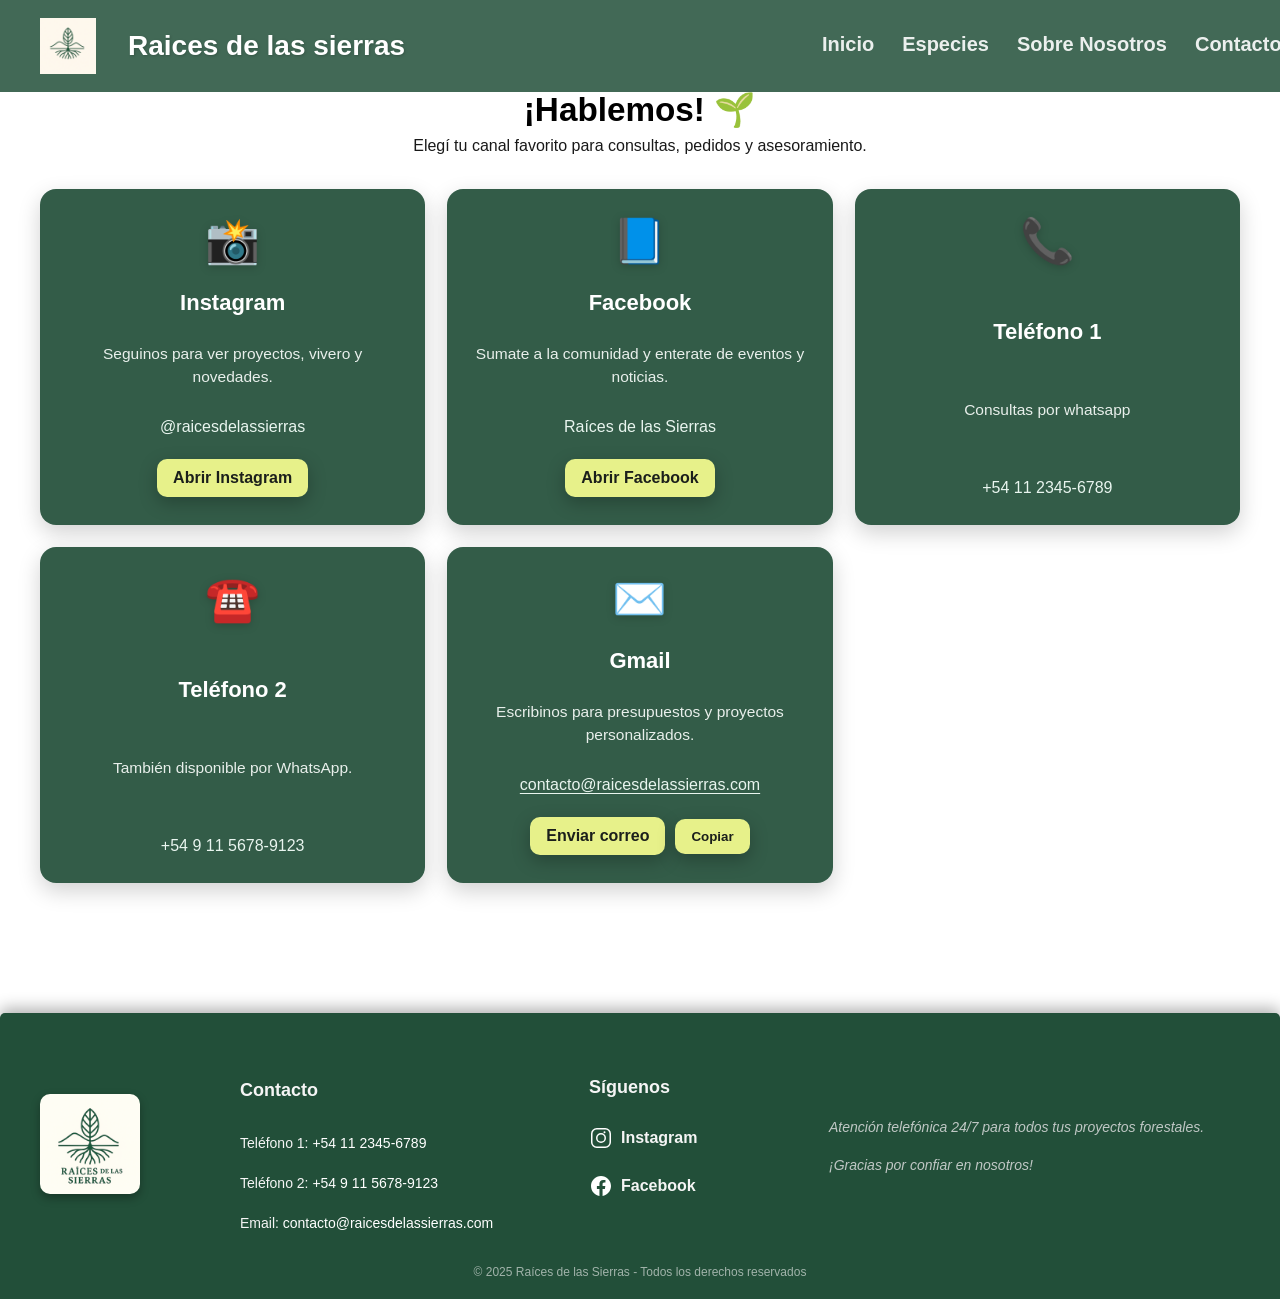
==== html/contacto.html @ ce5973ec "se agregaron nuevos cambios" ====
<!DOCTYPE html>
<html lang="en">
<head>
    <meta charset="UTF-8">
    <meta name="viewport" content="width=device-width, initial-scale=1.0">
    <title>Contacto</title>
    <link rel="stylesheet" href="../css/style.css">
</head>
<body>
  <header class="header">
    <div class="header__separador">
      <div class="header__imagen"><img src="../Icono Logo.png" alt="raices"></div>
      <div class="header__logo">Raices de las sierras</div>
    </div>
    <nav class="header__nav">
      <a href="index.html" class="nav__link">Inicio</a>
      <a href="especies.html" class="nav__link">Especies</a>
      <a href="nosotros.html" class="nav__link">Sobre Nosotros</a>
      <a href="contacto.html" class="nav__link">Contacto</a>
    </nav>
  </header> 
<section class="seccion-consultas">
  <div class="contenedor-consultas">

    <header class="encabezado-consultas">
      <h2 class="titulo-consultas">¡Hablemos! 🌱</h2>
      <p class="subtitulo-consultas">
        Elegí tu canal favorito para consultas, pedidos y asesoramiento.
      </p>
    </header>

    <section class="grilla-consultas">
      <!-- Instagram -->
      <article class="tarjeta-consulta tarjeta-consulta--enlace" data-destino="https://instagram.com/tu_usuario">
        <div class="tarjeta-consulta__icono" aria-hidden="true">📸</div>
        <h3 class="tarjeta-consulta__titulo">Instagram</h3>
        <p class="tarjeta-consulta__descripcion">
          Seguinos para ver proyectos, vivero y novedades.
        </p>
        <p class="tarjeta-consulta__dato">@raicesdelassierras</p>
        <a class="tarjeta-consulta__boton" href="https://instagram.com/tu_usuario" target="_blank" rel="noopener noreferrer">
          Abrir Instagram
        </a>
      </article>

      <!-- Facebook -->
      <article class="tarjeta-consulta tarjeta-consulta--enlace" data-destino="https://facebook.com/tu_pagina">
        <div class="tarjeta-consulta__icono" aria-hidden="true">📘</div>
        <h3 class="tarjeta-consulta__titulo">Facebook</h3>
        <p class="tarjeta-consulta__descripcion">
          Sumate a la comunidad y enterate de eventos y noticias.
        </p>
        <p class="tarjeta-consulta__dato">Raíces de las Sierras</p>
        <a class="tarjeta-consulta__boton" href="https://facebook.com/tu_pagina" target="_blank" rel="noopener noreferrer">
          Abrir Facebook
        </a>
      </article>

      <!-- Teléfono 1 -->
      <article class="tarjeta-consulta tarjeta-consulta--enlace" data-destino="tel:+541123456789">
        <div class="tarjeta-consulta__icono" aria-hidden="true">📞</div>
        <h3 class="tarjeta-consulta__titulo">Teléfono 1</h3>
        <p class="tarjeta-consulta__descripcion">
          Consultas por whatsapp
        </p>
        <p class="tarjeta-consulta__dato">+54 11 2345-6789</p>
      </article>

      <!-- Teléfono 2 -->
      <article class="tarjeta-consulta tarjeta-consulta--enlace" data-destino="tel:+5491156789123">
        <div class="tarjeta-consulta__icono" aria-hidden="true">☎️</div>
        <h3 class="tarjeta-consulta__titulo">Teléfono 2</h3>
        <p class="tarjeta-consulta__descripcion">
          También disponible por WhatsApp.
        </p>
        <p class="tarjeta-consulta__dato">+54 9 11 5678-9123</p>
      </article>

      <!-- Gmail -->
      <article class="tarjeta-consulta">
        <div class="tarjeta-consulta__icono" aria-hidden="true">✉️</div>
        <h3 class="tarjeta-consulta__titulo">Gmail</h3>
        <p class="tarjeta-consulta__descripcion">
          Escribinos para presupuestos y proyectos personalizados.
        </p>
        <p class="tarjeta-consulta__dato">
          <a class="enlace-correo-consultas" id="correo-consultas" href="mailto:contacto@raicesdelassierras.com">
            contacto@raicesdelassierras.com
          </a>
        </p>
        <div class="tarjeta-consulta__acciones">
          <a class="tarjeta-consulta__boton" href="mailto:contacto@raicesdelassierras.com">Enviar correo</a>
          <button class="boton-copiar-consultas" id="boton-copiar-consultas" type="button">Copiar</button>
        </div>
      </article>
    </section>
  </div>
</section>

<footer class="footer">
  <div class="footer-container">

    <div class="footer-logo">
      <img src="../Logo Raíces.png" alt="Raíces de las Sierras Logo" />
    </div>

    <div class="footer-contacto">
      <h4>Contacto</h4>
      <p>Teléfono 1: <a href="tel:+541123456789">+54 11 2345-6789</a></p>
      <p>Teléfono 2: <a href="tel:+5491156789123">+54 9 11 5678-9123</a></p>
      <p>Email: <a href="mailto:contacto@raicesdelassierras.com">contacto@raicesdelassierras.com</a></p>
    </div>

    <div class="footer-redes">
      <h4>Síguenos</h4>
      <a href="https://instagram.com/tuusuario" target="_blank" aria-label="Instagram" class="red-social">
        <img src="../icono-instagram.svg" alt="Instagram" />
        <span>Instagram</span>
      </a>
      <a href="https://facebook.com/tuusuario" target="_blank" aria-label="Facebook" class="red-social">
        <img src="../icono-facebook-svg.svg" alt="Facebook" />
        <span>Facebook</span>
      </a>
      <br>
    </div>

    <div class="footer-extra">
      <p>Atención telefónica 24/7 para todos tus proyectos forestales.</p>
      <p>¡Gracias por confiar en nosotros!</p>
    </div>

  </div>
  <div class="footer-copy">
    &copy; 2025 Raíces de las Sierras - Todos los derechos reservados
  </div>
</footer>
  <script src="../js/header.js"></script>
  <script src="../js/contacto.js"></script>
</body>

</html>
---- css/style.css ----
/*
   VARIABLES DE COLORES POSIBLES A USAR (para referencia):
   verde: #4CAF50;
   verde oscuro: #2E7D32;
   marron suave: #8D6E63;
   blanco transparente: rgba(255, 255, 255, 0.9);
   gris claro: #f5f5f5;
   gris medio: #d6d6d6;
   
    --e-global-color-secondary: #DBDCDD;
    --e-global-color-text: #000000;
    --e-global-color-accent: #F7A400;
    --e-global-color-9a81f66: #F1F1F1;
    --e-global-typography-primary-font-family: "Circular Std";

*/
/*BODY INICIAL MOMENTANEO, A CAMBIAR*/

body {
  margin: 0 auto;
  font-family: 'Lato', 'Open Sans', sans-serif;
  color: #2E7D32; 
  background-color: var;
  background-size: cover;
  background-position: center;
  background-repeat: no-repeat;
  position: relative;
}

/*HEADER, CLASES QUE PONE EL NOMBRE A LA IZQUIERDA Y LOS LINKS A LA DERECHA (A ELEGIR COLORES Y FONDO)*/
.header {
  position: fixed;
  top: 0;
  width: 100%;
  display: flex;
  flex-wrap: wrap; 
  justify-content: space-between;
  align-items: center;
  padding: 18px 40px;
  z-index: 1000;
   background-color: rgba(34, 79, 57, 0.85); /* Verde oscuro con 85% opacidad */
  backdrop-filter: blur(3px);
  -webkit-backdrop-filter: blur(3px);
}

.header__logo {
  font-size: 28px;
  font-weight: 700;
  color: white;
  text-shadow: 1px 1px 3px rgba(0,0,0,0.2);
  user-select: none;
}

.header__nav {
  display: flex;
  gap: 28px;
  flex-wrap: wrap; 
  margin-right: 3%;
}
.header__imagen img{
  display: block;
  max-height: 56px;   /* límite del logo */
  width: auto;
  object-fit: contain;
  margin-right: 12px; /* margen lateral */
}
.header__separador {
  display: flex;
  flex-direction: row;
  align-items: center;
  gap: 20px;
}
.nav__link {
  text-decoration: none;
  color: rgba(255, 255, 255, 0.9); /* blanco transparente */
  font-weight: 600;
  position: relative;
  font-size: 20px;
  transition: color 0.3s ease;
  padding-bottom: 4px;
  user-select: none;
}

.nav__link:hover {
  color: #A0C4FF; /* verde */
}


/*SLIDES DE NOSOTROS, SIN GRADIENTES*/
.sobre-nosotros {
  display: flex;
  justify-content: center;
  flex-wrap: wrap;
  gap: 32px;
  padding: 64px 32px;
  max-width: 1200px;
  margin: 100px auto 50px auto;
  background-color: #f5f5f5; 
  border-radius: 20px;
  box-shadow: inset 0 0 15px rgba(0,0,0,0.05);
}

.slide {
  flex: 1 1 30%;
  background-color: #8D6E63; 
  color: rgba(255, 255, 255, 0.9); 
  padding: 24px;
  border-radius: 20px;
  box-shadow: 0 8px 20px rgba(0,0,0,0.1);
  min-height: 280px;
  transition: transform 0.3s ease, box-shadow 0.3s ease, background-color 0.3s ease;
  cursor: default;
  display: flex;
  flex-direction: column;
  justify-content: center;
}

.slide:hover {
  transform: scale(1.05);
  box-shadow: 0 15px 35px rgba(0,0,0,0.25);
  background-color: #2E7D32; 
  color: rgba(255, 255, 255, 0.9);
}

.slide h2 {
  margin-top: 0;
  color: rgba(255, 255, 255, 0.9);
  font-size: 24px;
  margin-bottom: 12px;
}

.slide p {
  font-size: 16px;
  line-height: 1.6;
  color: rgba(255, 255, 255, 0.9);
  flex-grow: 1;
}
/*CARRUSEL PRESENTACION*/
.presentacion {
  width: 100%;
  height: 100vh;
  background-image: url(../fondo-pantalla4.jpg);
  background-repeat: no-repeat;
  background-size: cover;
  background-position: center center;
  animation: viento 10s linear infinite;
}

@keyframes viento {
  0% {
    background-position: center 50%;
  }
  50% {
    background-position: left 38%;
  }
  100% {
    background-position: center 50%;
  }
}

.slogan{
  color: white;
  font-size: 40px;
  
}
.contenedor-presentacion {
  display: flex;
  flex-direction: row;      
  align-items: center;  
  justify-content: space-between; 
  padding-top: 150px;
  padding-left: 10%;
  padding-right: 10%;
  max-width: 1200px;
  margin: 0 auto;
  letter-spacing: 1.5px;
}


.texts-wrap {
  display: flex;
  flex-direction: column;
  text-align: center;     
  flex: 1;                 
  margin: 0 20px;         
}

.arrow-btn {
     flex-shrink: 0; 
  background-color: #ffffff;       /* fondo blanco */
  color: #000000;                  /* flecha negra */
  border: none;                    /* sin borde */
  width: 40px;                     /* ancho fijo */
  height: 40px;                    /* alto fijo */
  border-radius: 50%;              /* redondel */
  font-size: 20px;                 /* tamaño de flecha */
  display: flex;                   /* centrar el contenido */
  align-items: center;             /* vertical */
  justify-content: center;         /* horizontal */
  cursor: pointer;                 /* mano al pasar */
  box-shadow: 0 2px 4px rgba(0,0,0,0.1);  /* sombra suave opcional */
  transition: transform 0.2s;      /* pequeña animación */
 opacity: 0.6;
}

.arrow-btn:hover {
  transform: scale(1.1);           /* agranda un poco al pasar */
  opacity: 1;
}



.titulo-presentacion {
  line-height: 1.7;
  font-size: 28px;
  font-weight: bold;
  margin-bottom: 20px;
  color: white;
  letter-spacing: 1.5px;
}

.descripcion-presentacion {
  color: white;
  margin-bottom: 12px;
  letter-spacing: 1.5px;
  line-height: 1.6;
}
/* Wrapper animable */
.anim-wrap {
  overflow: hidden; /* evita parpadeos */
}

/* Sale hacia la izquierda */
.animate-out-left {
  animation: slideOutLeft 0.3s ease forwards;
}

/* Entra desde la derecha */
.animate-in-right {
  animation: slideInRight 0.3s ease forwards;
}

@keyframes slideOutLeft {
  from { opacity: 1; transform: translateX(0); }
  to   { opacity: 0; transform: translateX(-30%); }
}

@keyframes slideInRight {
  from { opacity: 0; transform: translateX(30%); }
  to   { opacity: 1; transform: translateX(0); }
}



/*ASESORAMIENTO FORESTAL SECCION*/

.asesoramiento-forestal-seccion {
  width: 100%;
  height: 60vh;
  background-color: white;
  display: flex;
  justify-content: center;
  align-items: center;
  box-sizing: border-box;
  font-family: 'Lato', sans-serif;
  color: #000;
}


/* CONTENEDOR PRINCIPAL */
.contenedor-principal {
  width: 100%;
  max-width: 1200px;
  height: 100%;
  display: flex;
  flex-direction: column;
  box-sizing: border-box;
  padding: 40px;
  align-items: flex-end;
}

/* BLOQUE SUPERIOR: ARRIBA A LA IZQUIERDA */
.bloque-superior {
  display: flex;
  align-items: center;
  gap: 1.5rem;
  align-self: flex-start;
}

.bloque-superior h2 {
  color: #000;
  font-size: 2.4rem;
  line-height: 1.3;
  font-weight: 700;
  margin: 0;
}

.logo {
  width: 120px;
  border-radius: 12px;
  box-shadow: 0 8px 20px rgba(35, 124, 117, 0.2);
  transition: transform 0.3s ease;
}

.logo:hover {
  transform: scale(1.05);
}

/* ESPACIADOR FLEXIBLE */
.flex-spacer {
  flex-grow: 1;
  min-height: 20%;
}

/* BLOQUE CARRUSEL: ABAJO A LA DERECHA */
.bloque-carrusel {
  align-self: center;
  padding-left: 30%;
  margin-top: 10%;
}

.carrusel {
  display: flex;
  align-items: center;
  background-color: #fff;
  border: solid 2px black;
  border-radius: 25px;
  padding: 2rem;
  box-shadow: 0 12px 30px rgba(35, 124, 117, 0.15);
  min-width: 480px;
  max-width: 600px;
  gap: 1rem;
}

/* CARRUSEL CONTENIDO */
.carrusel-contenido {
  flex: 1;
  transition: transform 0.5s ease-in-out, opacity 0.5s ease-in-out;
  opacity: 1;
  height: 180px;
  overflow: hidden;
  width: 80px;
}

.carrusel-contenido h3 {
  color: #000;
  font-size: 1.5rem;
  font-weight: 700;
  margin-bottom: 0.5rem;
}

.carrusel-contenido p {
  color: #000;
  font-size: 1rem;
  line-height: 1.5;
  margin: 0;
}

.carrusel-btn {
  background: transparent;
  color: #000;
  border: 2px solid #000;
  border-radius: 50%;
  width: 42px;
  height: 42px;
  font-size: 1.2rem;
  cursor: pointer;
  transition: background 0.3s, color 0.3s;
}

.carrusel-btn:hover {
  background: #000;
  color: #fff;
}

/* Animaciones para el Carrusel de Objetivos */
.carrusel-contenido.animate-out-left {
  transform: translateX(-100%);
  opacity: 0;
}

.carrusel-contenido.animate-in-right {
  transform: translateX(0);
  opacity: 1;
}

.carrusel-contenido.initial-position-right {
  transform: translateX(100%);
  opacity: 0;
}


/* Contenedor general con fondo (puede aprovechar tu animación 'viento' si ya existe) */
.seccion-especies {
  position: relative;
  width: 100%;
  overflow: hidden;
  padding: 90px 0 60px; /* margen superior para no chocar con header fijo */
  background: #1b1f1b; /* color de respaldo si no carga la imagen */
  color: #fff;
}

.especies__bg {
  position: absolute;
  inset: 0;
  background-image: url(../fondo-seccion-parquizaciones.png);
  background-size: cover;
  background-position: center;
  opacity: 0.35;               /* oscurezco para mejorar legibilidad */
  animation: viento 10s linear infinite; /* si ya tenés @keyframes viento */
  pointer-events: none;
}

.especies__wrap {
  position: relative;
  max-width: 1200px;
  margin: 0 auto;
  padding: 0 22px;
}

/* Header */
.especies__header h2 {
  font-size: 32px;
  line-height: 1.15;
  margin: 0 0 10px;
  font-weight: 800;
}

.especies__header p {
  font-size: 16px;
  max-width: 850px;
  margin: 0 0 16px;
}

.especies__chips {
  display: flex;
  gap: 10px;
  list-style: none;
  padding: 0;
  margin: 14px 0 28px;
  flex-wrap: wrap;
}
.especies__chips li {
  font-size: 14px;
  padding: 6px 12px;
  border: 1px solid rgba(255,255,255,.25);
  border-radius: 999px;
  backdrop-filter: blur(2px);
}

/* Cards de venta */
.venta {
  display: grid;
  grid-template-columns: repeat(2, minmax(0, 1fr));
  gap: 16px;
  margin-bottom: 26px;
}
.venta__card {
  background: rgba(0,0,0,.25);
  border: 1px solid rgba(255,255,255,.15);
  border-radius: 14px;
  padding: 18px;
}
.venta__card h3 {
  font-size: 20px;
  margin: 0 0 6px;
  font-weight: 700;
}

/* Historias */
.historias {
  display: grid;
  grid-template-columns: repeat(4, minmax(0, 1fr));
  gap: 16px;
  margin-top: 10px;
}
.historia {
  background: rgba(0,0,0,.25);
  border: 1px solid rgba(255,255,255,.15);
  border-radius: 14px;
  padding: 18px;
  min-height: 160px;
}
.historia h4 {
  margin: 0 0 8px;
  font-size: 18px;
  font-weight: 700;
}
.historia__lista {
  margin: 0;
  padding-left: 18px;
  font-size: 15px;
  line-height: 1.45;
}

/* CTA */
.especies__cta {
  margin-top: 26px;
  display: flex;
  gap: 14px;   /* separación entre botones */
  flex-wrap: wrap; /* para que en mobile bajen uno debajo del otro */
}
.btn-primario {
  display: inline-block;
  padding: 12px 18px;
  border-radius: 10px;
  background: #e7f18a; /* cambiá si querés matchear tu paleta */
  color: #1b1f1b;
  font-weight: 700;
  text-decoration: none;
  transition: transform .15s ease, filter .15s ease, box-shadow .15s ease;
  box-shadow: 0 6px 18px rgba(0,0,0,.25);
}
.btn-primario:hover {
  transform: translateY(-1px);
  filter: brightness(1.02);
}

/*SECCION VENTA DE PLANTAS*/
.plantas-seccion {
  display: flex;
  flex-direction: column;
  justify-content: center;
  align-items: center;
  width: 100%;
  height: 90vh;
  background-color: white;
  color: black;
  font-family: 'Open Sans', sans-serif;
}

.titulo-plantas {
  font-size: 40px;
  color: black;
  font-weight: bold;
  text-align: center;
  padding-bottom: 100px;
}

.contenedor-plantas {
  width: 100%;
  display: flex;
  justify-content: center;
  align-items: center;
}

.carrusel-plantas {
  width: 50%;
  display: flex;
  align-items: center;
  justify-content: space-between;
  gap: 20px;
}

#prevBtn3,
#nextBtn3 {
  font-size: 24px;
  background: none;
  border: none;
  cursor: pointer;
  color: black;
  transition: transform 0.2s;
}

#prevBtn3:hover,
#nextBtn3:hover {
  transform: scale(1.2);
}

.plantas-contenido {
  text-align: center;
  flex: 1;
  transition: opacity 0.3s ease;
}

.plantas-contenido img.imagen-planta {
  max-width: 100%;
  height: auto;
  border-radius: 8px;
  border: 1px solid #000;
  margin-bottom: 15px;
}

.plantas-contenido h3 {
  font-size: 26px;
  font-style: italic;
  margin: 10px 0;
}

.plantas-contenido p {
  font-size: 16px;
  font-style: normal;
  margin: 0 10px;
  line-height: 1.4;
}


/*ESTE ES EL CARRUSEL DE VENTAS*/

/*WHATSAPP POPUP*/
.whatsapp-fijo {
  position: fixed;
  bottom: 20px;
  right: 20px;
  z-index: 999;
  background-color: white; /* fondo blanco */
  color: #25D366;
  border-radius: 50px; /* más redondeado */
  padding: 12px 20px;
  display: flex;
  align-items: center;
  gap: 12px;
  font-weight: bold;
  font-size: 18px;
  text-decoration: none;
  box-shadow: 0 6px 16px rgba(0, 0, 0, 0.3);
  transition: transform 0.3s ease, background-color 0.3s ease;
}

.whatsapp-fijo:hover {
  transform: scale(1.06);
  background-color: #f0f0f0;
}

.whatsapp-fijo img {
  width: 30px;
  height: 30px;
}

/* Texto solo visible en pantallas grandes */
.whatsapp-texto {
  display: none;
}

/*APARTADO ESPECIES*/
.especies-info {
  position: relative;
  width: 100%;
  padding: 90px 0 60px;
  color: #000;
}

.info__wrap {
  max-width: 1200px;
  margin: 0 auto;
  padding: 0 22px;
}

/* Intro */
.info__header {
  text-align: center;
  margin-bottom: 40px;
}
.info__header h2 {
  font-size: 32px;
  font-weight: 800;
  margin-bottom: 14px;
}
.info__header p {
  font-size: 16px;
  max-width: 850px;
  margin: 0 auto;
  line-height: 1.5;
}

/* Cards */
.info__cards {
  display: grid;
  grid-template-columns: repeat(3, minmax(0, 1fr));
  gap: 20px;
  margin-bottom: 50px;
}
.info__card {
  background: rgba(34, 79, 57, 0.85); 
  border: none;                       
  border-radius: 14px;
  padding: 24px;
  min-height: 220px;
  transition: transform .2s ease, box-shadow .2s ease;
  color: #000;                        
}

.info__card:hover {
  transform: translateY(-4px);
  box-shadow: 0 6px 18px rgba(0,0,0,.25);
}

.info__card h3 {
  font-size: 22px;
  margin-bottom: 10px;
  color: #000; 
}

.info__card p {
  font-size: 18px;
  line-height: 1.5;
  color: #000; 
}

/* CONSULTANOS ESPECIES */
.info__cta {
  text-align: center;
  margin-top: 20px;
}
.info__cta p {
  margin-bottom: 16px;
  font-size: 16px;
  color:#000;
}
.btn-primario {
  display: inline-block;
  padding: 12px 18px;
  border-radius: 10px;
  background: #e7f18a;
  color: #1b1f1b;
  font-weight: 700;
  text-decoration: none;
  transition: transform .15s ease, filter .15s ease, box-shadow .15s ease;
  box-shadow: 0 6px 18px rgba(0,0,0,.25);
}
.btn-primario:hover {
  transform: translateY(-1px);
  filter: brightness(1.05);
}

/* ====== Servicios ====== */
.servicios-seccion {
  width: 100%;
  padding: 60px 0 20px;
  background: #fff;
  color: #000;
  font-family: 'Open Sans', sans-serif;
}

.servicios-wrap {
  max-width: 1200px;
  margin: 0 auto;
  padding: 0 22px;
}

.servicios-header h2 {
  font-size: 32px;
  font-weight: 800;
  color: #224F39;
  margin-bottom: 8px;
}
.servicios-header p {
  margin-bottom: 24px;
  max-width: 850px;
  line-height: 1.55;
}

.servicios-grid {
  display: grid;
  grid-template-columns: repeat(3, 1fr);
  gap: 18px;
}

.servicio-card {
  background: rgba(34, 79, 57, 0.85);
  color: white;
  border-radius: 14px;
  padding: 18px 20px 20px;
  box-shadow: 0 6px 18px rgba(0,0,0,.15);
  transition: transform .15s ease, box-shadow .15s ease;
  position: relative;
}

.servicio-card:hover {
  transform: translateY(-3px);
  box-shadow: 0 10px 24px rgba(0,0,0,.20);
}

.servicio-card h3 {
  margin: 12px 0 8px;
  font-size: 20px;
  font-weight: 800;
}

.servicio-card p {
  font-size: 15px;
  line-height: 1.55;
}

.servicio-ico {
  width: 42px;
  height: 42px;
  border-radius: 50%;
  display: flex;
  align-items: center;
  justify-content: center;
  background: #e7f18a;
  font-size: 20px;
  position: absolute;
  top: 14px;
  left: 14px;
}



.servicios-cta {
  display: flex;
  gap: 12px;
  margin-top: 28px;
  flex-wrap: wrap;
}
.btn-secundario {
  padding: 12px 18px;
  border-radius: 10px;
  border: 1px solid #224F39;
  background: #fff;
  color: #224F39;
  font-weight: 700;
  text-decoration: none;
  transition: transform .15s ease, box-shadow .15s ease, background .15s ease;
}
.btn-secundario:hover {
  transform: translateY(-1px);
  background: #f4f8ea;
}


 



/*VALORES SECCION*/
.valores-seccion {
  padding: 60px 40px;
  background-color: #f5f5f5;
  max-width: 1200px;
  margin: 60px auto 100px auto;
  border-radius: 20px;
  box-shadow: inset 0 0 15px rgba(0,0,0,0.05);
  font-family: 'Lato', sans-serif;
  color: #2E7D32;
}

.valores-container {
  display: flex;
  gap: 40px;
  align-items: center;
  flex-wrap: wrap;
}

.valores-imagen {
  flex: 1 1 40%;
  max-width: 420px;
  border-radius: 16px;
  box-shadow: 0 8px 20px rgba(0,0,0,0.1);
  object-fit: cover;
  height: 320px;
}

.valores-textos {
  flex: 1 1 55%;
  display: grid;
  grid-template-columns: repeat(2, 1fr);
  gap: 30px 50px;
}

.valor-item {
  display: flex;
  flex-direction: column;
  align-items: flex-start;
}

.valor-icono {
  font-size: 32px;
  color: #F7A400; /* color naranja/acento */
  margin-bottom: 12px;
}

.valor-item h3 {
  margin: 0 0 8px 0;
  font-weight: 700;
  color: #2E7D32;
  font-size: 20px;
}

.valor-item p {
  margin: 0;
  font-size: 14px;
  line-height: 1.5;
  color: #333;
}




/*FOOTER*/

.footer {
  background-color: #224F39;
  color: #f5f5f5;
  padding: 40px 20px 20px 20px;
  font-family: 'Lato', sans-serif;
  border-radius: 5px 5px 0 0;
  box-shadow: 0 -5px 15px rgba(0,0,0,0.3);
  margin-top: 60px;
}

.footer-container {
  max-width: 1200px;
  margin: 0 auto;
  display: flex;
  flex-wrap: nowrap; 
  justify-content: flex-start; 
  gap: 60px; 
  align-items: center;
}
.footer-logo {
  flex: 0 0 auto; 
  margin-right: 40px;
}
.footer-logo img {
  max-height: 100px; 
  width: auto; 
  border-radius: 10px;
  box-shadow: 0 4px 10px rgba(0,0,0,0.3);
}

.footer-contacto, .footer-redes, .footer-extra {
  display: flex;
  flex-direction: column;
  gap: 12px;
  flex: 1 1 auto;
  min-width: 180px;
}
.footer-contacto h4,
.footer-redes h4,
.footer-extra h4 {
  font-weight: 700;
  margin-bottom: 16px;
  font-size: 18px;
}

.footer-contacto p,
.footer-extra p {
  margin: 6px 0;
  font-size: 14px;
}

.footer-contacto a {
  color: #fff;
  text-decoration: none;
  transition: color 0.3s ease;
}

.footer-contacto a:hover {
  color: #fff;
  text-decoration: underline;
}

.footer-redes {
  display: flex;
  flex-direction: column;
}

.footer-redes a.red-social {
  display: flex;
  align-items: center;
  gap: 8px;
  margin-bottom: 12px;
  color: #f5f5f5;
  text-decoration: none;
  font-weight: 600;
  font-size: 16px;
  transition: transform 0.3s ease, color 0.3s ease;
}

.footer-redes a.red-social img {
  width: 24px;
  height: 24px;
  filter: brightness(0) invert(1);
  transition: transform 0.3s ease;
}

.footer-redes a.red-social:hover {
  transform: scale(1.1);
  color: #F7A400;
}

.footer-redes a.red-social:hover img {
  transform: scale(1.2);
  filter: brightness(0) invert(1) saturate(1.5) hue-rotate(10deg);
}


.footer-extra p {
  font-size: 14px;
  margin: 5px 0;
  font-style: italic;
  opacity: 0.85;
  color: #DBDCDD; 
}

.footer-copy {
  text-align: center;
  font-size: 12px;
  opacity: 0.6;
  margin-top: 25px;
  user-select: none;
}


/*NOSOTROS*/
.nosotros-container {
  margin-top: 2rem; /* Espacio entre el header y la sección */
  padding: 3rem 1.5rem;
  background: #eeeeee; 
  color: #333;
  max-width: 1100px;
  margin-left: auto;
  margin-right: auto;
  border-radius: 10px; 
  box-shadow: 0 2px 12px rgba(0, 0, 0, 0.05);  
}

.intro {
  text-align: center;
  margin-bottom: 2.5rem;
}

.intro h2 {
  font-size: 2.5rem;
  font-weight: 600;
  color: #2e5e4e;
  margin-bottom: 0.5rem;
}

.intro .subtitulo {
  font-size: 1.2rem;
  font-style: italic;

}

.reseña {
  font-size: 1.1rem;
  line-height: 1.8;
  margin-bottom: 3rem;
  padding: 0 1rem;
}

.mision-vision {
  display: flex;
  flex-direction: column;
  gap: 2rem;
}



.card {
  background: #fff;
  border-left: 5px solid #2e5e4e;
  padding: 1.5rem;
  box-shadow: 0 2px 10px rgba(0, 0, 0, 0.05);
  flex: 1;
  border-radius: 8px;
}

.card h3 {
  font-size: 1.5rem;
  margin-bottom: 1rem;
  color: #2e5e4e;
}

.card p {
  font-size: 1rem;
  color: #444;
  line-height: 1.6;
}
/* ===== EQUIPO DE TRABAJO ===== */
.equipo {
  background: #fff;
  color: #000;
  padding: 60px 22px 40px;
  font-family: 'Open Sans', sans-serif;
}
.equipo__titulo {
  text-align: center;
  font-size: 32px;
  font-weight: 800;
  margin: 0 0 26px;
  color: #224F39;
}

.equipo-grid {
  max-width: 1200px;
  margin: 0 auto;
  display: grid;
  grid-template-columns: repeat(2, minmax(0, 1fr));
  gap: 70px 100px;
}

/* Tarjeta horizontal: imagen a la izquierda, texto a la derecha */
.miembro{
  display: grid;
  grid-template-columns: 260px 1fr; /* foto fija + texto flexible */
  align-items: start;
  gap: 28px;
}

.miembro__foto{
  width: 260px;              /* ancho real del marco */
  min-width: 260px;          /* evita que se encoja y pise el texto */
  aspect-ratio: 3 / 4;
  margin: 0;                 /* por si el navegador agrega margen al <figure> */
  position: relative;
  z-index: 0;                /* capa por debajo del texto */
  box-sizing: border-box;    /* bordes incluidos en el ancho */
}
.miembro__texto{
  position: relative;
  z-index: 1;
}
.miembro__foto img {
  width: 100%;
  height: 100%;
  object-fit: cover;
  display: block;
}
.miembro__foto figcaption {
  position: absolute;
  inset: 0;
  display: grid;
  place-items: center;
  font-size: 14px;
  color: #666;
  font-style: italic;
  pointer-events: none;
}

/* Texto */
.miembro__texto h3 {
  margin: 0 0 6px;
  font-size: 20px;
  font-weight: 800;
  color: #2E7D32;
}
.miembro__texto p {
  margin: 0;
  line-height: 1.6;
  font-size: 15px;
}

/* Interacciones suaves */
.miembro__foto img { transition: transform .25s ease; }
.miembro:hover .miembro__foto img { transform: scale(1.03); }

/* APARTADO CONTACTO */

/* Sección */
.seccion-consultas {
  position: relative;
  width: 100%;
  padding: 90px 0 60px;
  color: #000000;
  background: #ffffff; /* sección blanca */
}

.contenedor-consultas {
  max-width: 1200px;
  margin: 0 auto;
  padding: 0 22px;
}

/* Encabezado */
.encabezado-consultas {
  text-align: center;
  margin-bottom: 34px;
}
.titulo-consultas {
  font-size: clamp(26px, 2.6vw, 36px);
  font-weight: 900;
  margin: 0 0 8px 0;
}
.subtitulo-consultas {
  margin: 0;
  font-size: 16px;
  opacity: .9;
}

/* Grilla */
.grilla-consultas {
  display: grid;
  grid-template-columns: repeat(3, minmax(0, 1fr));
  gap: 22px;
  margin-bottom: 10px;
}
@media (max-width: 960px) {
  .grilla-consultas { grid-template-columns: repeat(2, minmax(0, 1fr)); }
}
@media (max-width: 560px) {
  .grilla-consultas { grid-template-columns: 1fr; }
}

/* Tarjetas (renovadas y centradas) */
.tarjeta-consulta {
  background: rgba(34, 79, 57, 0.92); /* verde más sólido para contraste */
  border: none;
  border-radius: 16px;
  padding: 28px 24px;
  min-height: 280px; /* más altas para “llenar” */
  text-align: center;
  display: flex;
  flex-direction: column;
  align-items: center;
  justify-content: space-between; /* reparte icono/texto/cta */
  gap: 12px;
  transition: transform .2s ease, box-shadow .2s ease;
  color: #ffffff; /* texto claro para legibilidad */
  box-shadow: 0 8px 22px rgba(0,0,0,.18);
}
.tarjeta-consulta:hover {
  transform: translateY(-4px);
  box-shadow: 0 14px 30px rgba(0,0,0,.24);
}

/* Partes internas */
.tarjeta-consulta__icono {
  font-size: 44px;
  line-height: 1;
  margin-top: 2px;
  filter: drop-shadow(0 2px 4px rgba(0,0,0,.18));
}
.tarjeta-consulta__titulo {
  font-size: 22px;
  margin: 4px 0 2px 0;
  color: #ffffff;
  font-weight: 800;
}
.tarjeta-consulta__descripcion {
  font-size: 15.5px;
  line-height: 1.5;
  margin: 0;
  opacity: .95;
  color: #f2f7f4;
}
.tarjeta-consulta__dato {
  font-size: 16px;
  margin: 6px 0 0 0;
  color: #e9f5ef;
  text-decoration: none;
}

/* Enlace dentro del dato (correo) */
.enlace-correo-consultas {
  color: #e9f5ef;
  text-decoration: underline;
  text-underline-offset: 3px;
}
.enlace-correo-consultas:hover { opacity: .9; }

/* Botón/acciones */
.tarjeta-consulta__acciones {
  display: flex;
  gap: 10px;
  align-items: center;
  justify-content: center;
  width: 100%;
}
.tarjeta-consulta__boton {
  display: inline-block;
  padding: 10px 16px;
  border-radius: 10px;
  background: #e7f18a;
  color: #1b1f1b;
  font-weight: 800;
  text-decoration: none;
  border: none;
  box-shadow: 0 6px 18px rgba(0,0,0,.25);
  transition: transform .15s ease, filter .15s ease, box-shadow .15s ease;
  cursor: pointer;
}
.tarjeta-consulta__boton:hover {
  transform: translateY(-1px);
  filter: brightness(1.05);
}

/* Tarjeta clickeable completa (se mantiene para compatibilidad con tu JS) */
.tarjeta-consulta--enlace { cursor: pointer; }

/* Botón “Copiar” (Gmail) */
.boton-copiar-consultas {
  display: inline-block;
  padding: 10px 16px;
  border-radius: 10px;
  background: #e7f18a;
  color: #1b1f1b;
  font-weight: 800;
  border: none;
  box-shadow: 0 6px 18px rgba(0,0,0,.25);
  transition: transform .15s ease, filter .15s ease, box-shadow .15s ease;
  cursor: pointer;
}
.boton-copiar-consultas:hover {
  transform: translateY(-1px);
  filter: brightness(1.05);
}
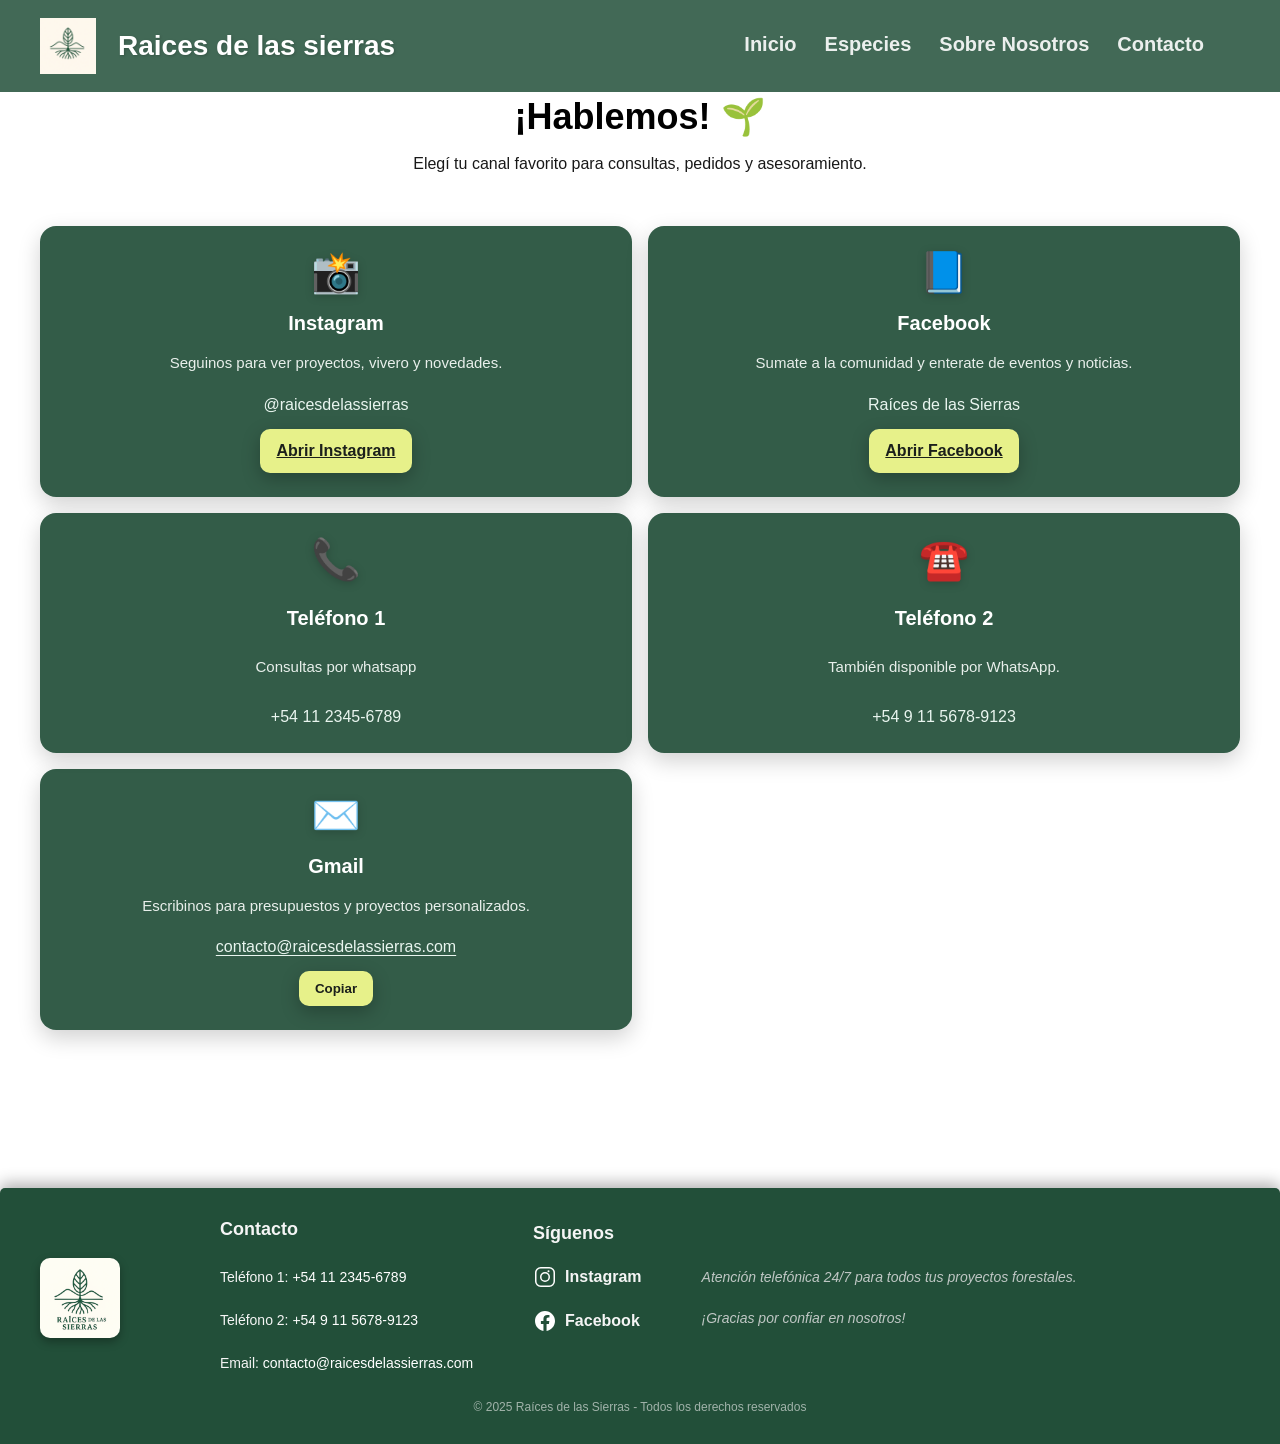
==== commit d16add8e: "se asignaron nuevos cambios" ====
--- a/html/contacto.html
+++ b/html/contacto.html
@@ -7,18 +7,29 @@
     <link rel="stylesheet" href="../css/style.css">
 </head>
 <body>
-  <header class="header">
-    <div class="header__separador">
-      <div class="header__imagen"><img src="../Icono Logo.png" alt="raices"></div>
-      <div class="header__logo">Raices de las sierras</div>
+<header class="header" id="site-header">
+  <div class="header__separador">
+    <button class="header__toggle" id="menu-toggle"
+            aria-expanded="false" aria-controls="primary-nav" aria-label="Abrir menú">
+      <!-- ícono hamburguesa (SVG) -->
+      <svg viewBox="0 0 24 24" width="28" height="28" aria-hidden="true">
+        <path d="M3 6h18M3 12h18M3 18h18" stroke="currentColor" stroke-width="2" fill="none" stroke-linecap="round"/>
+      </svg>
+    </button>
+
+    <div class="header__imagen">
+      <img src="../Icono Logo.png" alt="Raíces de las Sierras" />
     </div>
-    <nav class="header__nav">
-      <a href="index.html" class="nav__link">Inicio</a>
-      <a href="especies.html" class="nav__link">Especies</a>
-      <a href="nosotros.html" class="nav__link">Sobre Nosotros</a>
-      <a href="contacto.html" class="nav__link">Contacto</a>
-    </nav>
-  </header> 
+    <div class="header__logo">Raices de las sierras</div>
+  </div>
+
+  <nav class="header__nav" id="primary-nav">
+    <a href="index.html" class="nav__link">Inicio</a>
+    <a href="especies.html" class="nav__link">Especies</a>
+    <a href="nosotros.html" class="nav__link">Sobre Nosotros</a>
+    <a href="contacto.html" class="nav__link">Contacto</a>
+  </nav>
+</header>
 <section class="seccion-consultas">
   <div class="contenedor-consultas">
 
@@ -89,7 +100,6 @@
           </a>
         </p>
         <div class="tarjeta-consulta__acciones">
-          <a class="tarjeta-consulta__boton" href="mailto:contacto@raicesdelassierras.com">Enviar correo</a>
           <button class="boton-copiar-consultas" id="boton-copiar-consultas" type="button">Copiar</button>
         </div>
       </article>
--- a/css/style.css
+++ b/css/style.css
@@ -1,1288 +1,999 @@
-/*
-   VARIABLES DE COLORES POSIBLES A USAR (para referencia):
-   verde: #4CAF50;
-   verde oscuro: #2E7D32;
-   marron suave: #8D6E63;
-   blanco transparente: rgba(255, 255, 255, 0.9);
-   gris claro: #f5f5f5;
-   gris medio: #d6d6d6;
-   
-    --e-global-color-secondary: #DBDCDD;
-    --e-global-color-text: #000000;
-    --e-global-color-accent: #F7A400;
-    --e-global-color-9a81f66: #F1F1F1;
-    --e-global-typography-primary-font-family: "Circular Std";
-
-*/
-/*BODY INICIAL MOMENTANEO, A CAMBIAR*/
-
-body {
-  margin: 0 auto;
-  font-family: 'Lato', 'Open Sans', sans-serif;
-  color: #2E7D32; 
-  background-color: var;
+/* =========================================================
+   VARIABLES / RESET / BASE (MOBILE FIRST)
+   ========================================================= */
+:root{
+  --verde:#4CAF50;
+  --verde-oscuro:#2E7D32;
+  --marron:#8D6E63;
+  --blanco-trans: rgba(255,255,255,0.9);
+  --gris-claro:#f5f5f5;
+  --gris-medio:#d6d6d6;
+
+  --header-bg: rgba(34,79,57,0.85);
+  --link: rgba(255,255,255,0.9);
+  --link-hover:#A0C4FF;
+
+  --container: 1200px;
+  --gap: 16px;
+}
+
+*,
+*::before,
+*::after{ box-sizing: border-box; }
+
+html{
+   scroll-behavior: smooth;
+   }
+
+body{
+  margin: 0;
+  font-family: 'Lato','Open Sans',sans-serif;
+  color: var(--verde-oscuro);
+  background-color: #fff; /* antes había "var" que era inválido */
   background-size: cover;
   background-position: center;
   background-repeat: no-repeat;
   position: relative;
-}
-
-/*HEADER, CLASES QUE PONE EL NOMBRE A LA IZQUIERDA Y LOS LINKS A LA DERECHA (A ELEGIR COLORES Y FONDO)*/
-.header {
+  line-height: 1.5;
+  -webkit-font-smoothing: antialiased;
+  text-rendering: optimizeLegibility;
+}
+
+img,svg,video,canvas{ 
+  display:block;
+   max-width:100%;
+    height:auto; 
+  }
+
+/* contenedores fluidos */
+.container,
+.wrap,
+.section-inner,
+.info__wrap,
+.servicios-wrap,
+.especies__wrap,
+.contenedor-consultas{
+  width: min(100% - 2*var(--gap), var(--container));
+  margin-inline: auto;
+}
+
+/* Espaciado vertical por defecto */
+section,
+.section{ padding: 28px 0; }
+
+/* Utilidad */
+.visually-hidden{
+  position:absolute!important;
+  clip:rect(1px,1px,1px,1px);
+  padding:0;
+  border:0;
+  height:1px;
+  width:1px;
+  overflow:hidden;
+  white-space:nowrap;
+}
+
+/* =========================================================
+   HEADER (MOBILE FIRST con hamburguesa) — Unifica en todas las páginas
+   ========================================================= */
+.header{
   position: fixed;
-  top: 0;
-  width: 100%;
+  inset: 0 0 auto 0;
   display: flex;
-  flex-wrap: wrap; 
   justify-content: space-between;
   align-items: center;
-  padding: 18px 40px;
+  padding: 12px 16px;
   z-index: 1000;
-   background-color: rgba(34, 79, 57, 0.85); /* Verde oscuro con 85% opacidad */
+  background-color: var(--header-bg);
   backdrop-filter: blur(3px);
   -webkit-backdrop-filter: blur(3px);
 }
 
-.header__logo {
-  font-size: 28px;
-  font-weight: 700;
-  color: white;
-  text-shadow: 1px 1px 3px rgba(0,0,0,0.2);
-  user-select: none;
-}
-
-.header__nav {
+.header__separador{
   display: flex;
-  gap: 28px;
-  flex-wrap: wrap; 
-  margin-right: 3%;
-}
+  align-items: center; 
+  gap: 10px;
+}
+
+.header__toggle{
+  display: inline-flex;
+  align-items:center;
+  justify-content:center;
+  border:0;
+  background:transparent;
+  color:#fff;
+  cursor:pointer;
+  padding:6px;
+  border-radius:8px;
+}
+.header__toggle:focus-visible{
+  outline:2px solid #fff;
+}
+
 .header__imagen img{
-  display: block;
-  max-height: 56px;   /* límite del logo */
-  width: auto;
-  object-fit: contain;
-  margin-right: 12px; /* margen lateral */
-}
-.header__separador {
-  display: flex;
-  flex-direction: row;
-  align-items: center;
-  gap: 20px;
-}
-.nav__link {
-  text-decoration: none;
-  color: rgba(255, 255, 255, 0.9); /* blanco transparente */
-  font-weight: 600;
-  position: relative;
-  font-size: 20px;
-  transition: color 0.3s ease;
-  padding-bottom: 4px;
-  user-select: none;
-}
-
-.nav__link:hover {
-  color: #A0C4FF; /* verde */
-}
-
-
-/*SLIDES DE NOSOTROS, SIN GRADIENTES*/
-.sobre-nosotros {
-  display: flex;
-  justify-content: center;
-  flex-wrap: wrap;
-  gap: 32px;
-  padding: 64px 32px;
-  max-width: 1200px;
-  margin: 100px auto 50px auto;
-  background-color: #f5f5f5; 
-  border-radius: 20px;
-  box-shadow: inset 0 0 15px rgba(0,0,0,0.05);
-}
-
-.slide {
-  flex: 1 1 30%;
-  background-color: #8D6E63; 
-  color: rgba(255, 255, 255, 0.9); 
-  padding: 24px;
-  border-radius: 20px;
-  box-shadow: 0 8px 20px rgba(0,0,0,0.1);
-  min-height: 280px;
-  transition: transform 0.3s ease, box-shadow 0.3s ease, background-color 0.3s ease;
-  cursor: default;
-  display: flex;
-  flex-direction: column;
-  justify-content: center;
-}
-
-.slide:hover {
-  transform: scale(1.05);
-  box-shadow: 0 15px 35px rgba(0,0,0,0.25);
-  background-color: #2E7D32; 
-  color: rgba(255, 255, 255, 0.9);
-}
-
-.slide h2 {
-  margin-top: 0;
-  color: rgba(255, 255, 255, 0.9);
-  font-size: 24px;
-  margin-bottom: 12px;
-}
-
-.slide p {
-  font-size: 16px;
-  line-height: 1.6;
-  color: rgba(255, 255, 255, 0.9);
-  flex-grow: 1;
-}
-/*CARRUSEL PRESENTACION*/
-.presentacion {
-  width: 100%;
-  height: 100vh;
+  max-height:40px;
+  width:auto;
+  object-fit:contain; 
+  margin-right:4px;
+}
+
+.header__logo{
+  font-size:20px;
+  font-weight:700;
+  color:#fff;
+  text-shadow:1px 1px 3px rgba(0,0,0,0.2);
+  user-select:none;
+}
+
+/* Menú mobile oculto y desplegable */
+.header__nav{
+  position: absolute;
+  top:100%;
+  left:0;
+  right:0;
+  display:grid;
+  grid-template-columns:1fr;
+  gap:8px;
+  padding:12px 16px 16px;
+  background: var(--header-bg);
+  transform: translateY(-8px);
+  opacity:0;
+  pointer-events:none;
+  transition: transform .25s ease, opacity .25s ease;
+  border-top:1px solid rgba(255,255,255,.15);
+}
+.header.is-open .header__nav{
+  transform: translateY(0);
+  opacity:1;
+  pointer-events:auto;
+}
+
+.nav__link{
+  text-decoration:none;
+  color:var(--link);
+  font-weight:600;
+  font-size:18px;
+  padding:10px 8px;
+  border-radius:8px;
+  transition:color .2s ease;
+  user-select:none;
+}
+.nav__link:hover{
+   color:var(--link-hover);
+  }
+.nav__link:focus-visible{
+  outline:2px solid #fff;
+}
+
+/* spacer para compensar header fijo */
+.header-spacer{
+  height:64px;
+}
+
+/* =========================================================
+   PRESENTACIÓN (hero con viento)
+   ========================================================= */
+.presentacion{
+  width:100%;
+  min-height: 80vh; /* en mobile no forzamos 100vh para evitar notch/URL bar */
   background-image: url(../fondo-pantalla4.jpg);
-  background-repeat: no-repeat;
-  background-size: cover;
-  background-position: center center;
+  background-repeat:no-repeat;
+  background-size:cover;
+  background-position:center;
   animation: viento 10s linear infinite;
-}
-
-@keyframes viento {
-  0% {
-    background-position: center 50%;
-  }
-  50% {
-    background-position: left 38%;
-  }
-  100% {
-    background-position: center 50%;
-  }
+  display:flex; align-items:center;
+}
+
+@keyframes viento{
+  0%{
+   background-position:center 50%; 
+  }
+  50%{
+  background-position:left 38%;
+  }
+  100%{
+  background-position:center 50%;
+  }
+}
+
+.contenedor-presentacion{
+  display:flex;
+  flex-direction:column;
+  gap:16px;
+  align-items:center;
+  justify-content:center;
+  padding: 96px 16px 32px; /* 96 por header fijo */
+  margin: 0 auto; letter-spacing:1.5px;
 }
 
 .slogan{
-  color: white;
-  font-size: 40px;
-  
-}
-.contenedor-presentacion {
-  display: flex;
-  flex-direction: row;      
-  align-items: center;  
-  justify-content: space-between; 
-  padding-top: 150px;
-  padding-left: 10%;
-  padding-right: 10%;
-  max-width: 1200px;
-  margin: 0 auto;
-  letter-spacing: 1.5px;
-}
-
-
-.texts-wrap {
-  display: flex;
-  flex-direction: column;
-  text-align: center;     
-  flex: 1;                 
-  margin: 0 20px;         
-}
-
-.arrow-btn {
-     flex-shrink: 0; 
-  background-color: #ffffff;       /* fondo blanco */
-  color: #000000;                  /* flecha negra */
-  border: none;                    /* sin borde */
-  width: 40px;                     /* ancho fijo */
-  height: 40px;                    /* alto fijo */
-  border-radius: 50%;              /* redondel */
-  font-size: 20px;                 /* tamaño de flecha */
-  display: flex;                   /* centrar el contenido */
-  align-items: center;             /* vertical */
-  justify-content: center;         /* horizontal */
-  cursor: pointer;                 /* mano al pasar */
-  box-shadow: 0 2px 4px rgba(0,0,0,0.1);  /* sombra suave opcional */
-  transition: transform 0.2s;      /* pequeña animación */
- opacity: 0.6;
-}
-
-.arrow-btn:hover {
-  transform: scale(1.1);           /* agranda un poco al pasar */
-  opacity: 1;
-}
-
-
-
-.titulo-presentacion {
-  line-height: 1.7;
-  font-size: 28px;
-  font-weight: bold;
-  margin-bottom: 20px;
-  color: white;
-  letter-spacing: 1.5px;
-}
-
-.descripcion-presentacion {
-  color: white;
-  margin-bottom: 12px;
-  letter-spacing: 1.5px;
-  line-height: 1.6;
-}
-/* Wrapper animable */
-.anim-wrap {
-  overflow: hidden; /* evita parpadeos */
-}
-
-/* Sale hacia la izquierda */
-.animate-out-left {
-  animation: slideOutLeft 0.3s ease forwards;
-}
-
-/* Entra desde la derecha */
-.animate-in-right {
-  animation: slideInRight 0.3s ease forwards;
-}
-
-@keyframes slideOutLeft {
-  from { opacity: 1; transform: translateX(0); }
-  to   { opacity: 0; transform: translateX(-30%); }
-}
-
-@keyframes slideInRight {
-  from { opacity: 0; transform: translateX(30%); }
-  to   { opacity: 1; transform: translateX(0); }
-}
-
-
-
-/*ASESORAMIENTO FORESTAL SECCION*/
-
-.asesoramiento-forestal-seccion {
-  width: 100%;
-  height: 60vh;
-  background-color: white;
-  display: flex;
-  justify-content: center;
-  align-items: center;
-  box-sizing: border-box;
-  font-family: 'Lato', sans-serif;
-  color: #000;
-}
-
-
-/* CONTENEDOR PRINCIPAL */
-.contenedor-principal {
-  width: 100%;
-  max-width: 1200px;
-  height: 100%;
-  display: flex;
-  flex-direction: column;
-  box-sizing: border-box;
-  padding: 40px;
-  align-items: flex-end;
-}
-
-/* BLOQUE SUPERIOR: ARRIBA A LA IZQUIERDA */
-.bloque-superior {
-  display: flex;
-  align-items: center;
-  gap: 1.5rem;
-  align-self: flex-start;
-}
-
-.bloque-superior h2 {
-  color: #000;
-  font-size: 2.4rem;
-  line-height: 1.3;
-  font-weight: 700;
-  margin: 0;
-}
-
-.logo {
-  width: 120px;
-  border-radius: 12px;
-  box-shadow: 0 8px 20px rgba(35, 124, 117, 0.2);
-  transition: transform 0.3s ease;
-}
-
-.logo:hover {
-  transform: scale(1.05);
-}
-
-/* ESPACIADOR FLEXIBLE */
-.flex-spacer {
-  flex-grow: 1;
-  min-height: 20%;
-}
-
-/* BLOQUE CARRUSEL: ABAJO A LA DERECHA */
-.bloque-carrusel {
-  align-self: center;
-  padding-left: 30%;
-  margin-top: 10%;
-}
-
-.carrusel {
-  display: flex;
-  align-items: center;
-  background-color: #fff;
-  border: solid 2px black;
-  border-radius: 25px;
-  padding: 2rem;
-  box-shadow: 0 12px 30px rgba(35, 124, 117, 0.15);
-  min-width: 480px;
-  max-width: 600px;
-  gap: 1rem;
-}
-
-/* CARRUSEL CONTENIDO */
-.carrusel-contenido {
-  flex: 1;
-  transition: transform 0.5s ease-in-out, opacity 0.5s ease-in-out;
-  opacity: 1;
-  height: 180px;
-  overflow: hidden;
-  width: 80px;
-}
-
-.carrusel-contenido h3 {
-  color: #000;
-  font-size: 1.5rem;
-  font-weight: 700;
-  margin-bottom: 0.5rem;
-}
-
-.carrusel-contenido p {
-  color: #000;
-  font-size: 1rem;
-  line-height: 1.5;
-  margin: 0;
-}
-
-.carrusel-btn {
-  background: transparent;
-  color: #000;
-  border: 2px solid #000;
-  border-radius: 50%;
-  width: 42px;
-  height: 42px;
-  font-size: 1.2rem;
-  cursor: pointer;
-  transition: background 0.3s, color 0.3s;
-}
-
-.carrusel-btn:hover {
-  background: #000;
-  color: #fff;
-}
-
-/* Animaciones para el Carrusel de Objetivos */
-.carrusel-contenido.animate-out-left {
-  transform: translateX(-100%);
-  opacity: 0;
-}
-
-.carrusel-contenido.animate-in-right {
-  transform: translateX(0);
-  opacity: 1;
-}
-
-.carrusel-contenido.initial-position-right {
-  transform: translateX(100%);
-  opacity: 0;
-}
-
-
-/* Contenedor general con fondo (puede aprovechar tu animación 'viento' si ya existe) */
-.seccion-especies {
-  position: relative;
-  width: 100%;
-  overflow: hidden;
-  padding: 90px 0 60px; /* margen superior para no chocar con header fijo */
-  background: #1b1f1b; /* color de respaldo si no carga la imagen */
-  color: #fff;
-}
-
-.especies__bg {
-  position: absolute;
-  inset: 0;
-  background-image: url(../fondo-seccion-parquizaciones.png);
-  background-size: cover;
-  background-position: center;
-  opacity: 0.35;               /* oscurezco para mejorar legibilidad */
-  animation: viento 10s linear infinite; /* si ya tenés @keyframes viento */
-  pointer-events: none;
-}
-
-.especies__wrap {
-  position: relative;
-  max-width: 1200px;
-  margin: 0 auto;
-  padding: 0 22px;
-}
-
-/* Header */
-.especies__header h2 {
-  font-size: 32px;
-  line-height: 1.15;
-  margin: 0 0 10px;
-  font-weight: 800;
-}
-
-.especies__header p {
-  font-size: 16px;
+  color:#fff;
+   font-size: clamp(24px, 6vw, 40px);
+   text-align:center;
+   margin:0;
+}
+
+.texts-wrap{
+  display:flex;
+  flex-direction:column;
+  text-align:center;
+  gap:8px; 
+}
+
+.arrow-btn{
+  display:none; /* oculto en móvil; se muestra en escritorio */
+  flex-shrink:0;
+  background:#fff;
+  color:#000;
+  border:none;
+  width:40px;
+  height:40px;
+  border-radius:50%;
+  font-size:20px;
+  align-items:center;
+  justify-content:center;
+  cursor:pointer;
+  box-shadow:0 2px 4px rgba(0,0,0,.1);
+  transition: transform .2s;
+  opacity:.6;
+}
+.arrow-btn:hover{
+  transform:scale(1.1); opacity:1;
+}
+
+.titulo-presentacion{
+  line-height:1.6;
+  font-size: clamp(18px, 4.5vw, 28px);
+  font-weight:700;
+  margin:0; color:#fff;
+  letter-spacing:1.5px;
+}
+.descripcion-presentacion{
+  color:#fff;
+  margin:0;
+  letter-spacing:1.5px;
+  line-height:1.6;
+  font-size:16px;
+}
+
+/* Animaciones de texto */
+.anim-wrap{
+ overflow:hidden;
+}
+.animate-out-left{
+  animation: slideOutLeft .3s ease forwards;
+}
+.animate-in-right{
+  animation: slideInRight .3s ease forwards;
+}
+@keyframes slideOutLeft{
+  from{
+    opacity:1;
+    transform:translateX(0)
+  }
+  to{
+    opacity:0;
+    transform:translateX(-30%)
+  } 
+}
+@keyframes slideInRight{
+  from{
+    opacity:0;
+    transform:translateX(30%)
+  } to{
+    opacity:1;
+    transform:translateX(0)
+  } 
+}
+
+/* =========================================================
+   ASESORAMIENTO FORESTAL (estructura base)
+   ========================================================= */
+.asesoramiento-forestal-seccion{
+  width:100%;
+  background:#fff;
+  color:#000;
+  display:flex;
+  justify-content:center;
+  align-items:center;
+}
+
+.contenedor-principal{
+  width:100%;
+  max-width:var(--container);
+  display:flex;
+  flex-direction:column;
+  gap:16px;
+  padding: 28px 16px;
+  align-items:flex-start;
+}
+.bloque-superior{
+  display:flex;
+  align-items:center;
+  gap:14px;
+  align-self:flex-start;
+}
+.bloque-superior h2{
+  color:#000;
+  font-size: clamp(22px, 5.5vw, 38px);
+  line-height:1.3;
+  font-weight:700;
+  margin:0;
+}
+.logo{
+  width:100px;
+  border-radius:12px;
+  box-shadow:0 8px 20px rgba(35,124,117,.2);
+  transition:transform .3s;
+}
+.logo:hover{
+  transform:scale(1.05);
+}
+.flex-spacer{
+  display:none;
+}
+
+.bloque-carrusel{
+  align-self:stretch;
+  margin-top:16px;
+  padding-left:0;
+}
+.carrusel{
+  display:flex;
+  align-items:center;
+  background:#fff;
+  border:2px solid #000;
+  border-radius:20px;
+  padding:16px;
+  box-shadow:0 12px 30px rgba(35,124,117,.15);
+  gap:12px;
+  min-width: auto;
+}
+.carrusel-contenido{
+  flex:1;
+  transition: transform .5s ease-in-out, opacity .5s ease-in-out;
+  opacity:1;
+  min-height: 140px;
+  overflow:hidden;
+}
+.carrusel-contenido h3{
+  color:#000;
+  font-size:20px;
+  font-weight:700;
+  margin:.5rem 0;
+}
+.carrusel-contenido p{
+  color:#000;
+  font-size:15px;
+  margin:0;
+  line-height:1.5;
+}
+.carrusel-btn{
+  background:transparent;
+  color:#000;
+  border:2px solid #000;
+  border-radius:50%;
+  width:40px;
+  height:40px;
+  font-size:1rem;
+  cursor:pointer;
+  transition: .3s;
+}
+.carrusel-btn:hover{
+   background:#000;
+   color:#fff;
+  }
+.carrusel-contenido.animate-out-left{
+  transform:translateX(-100%);
+  opacity:0;
+}
+.carrusel-contenido.animate-in-right{
+  transform:translateX(0);
+  opacity:1;
+}
+.carrusel-contenido.initial-position-right{
+  transform:translateX(100%);
+  opacity:0;
+}
+
+/* =========================================================
+   SECCIÓN ESPECIES (fondo + chips + venta + historias + CTAs)
+   ========================================================= */
+.seccion-especies{
+  position:relative;
+  width:100%;
+  overflow:hidden;
+  padding: 90px 0 60px;
+  background:#1b1f1b;
+  color:#fff;
+}
+.especies__bg{
+  position:absolute;
+  inset:0;
+  background-image:url(../fondo-seccion-parquizaciones.png);
+  background-size:cover;
+  background-position:center;
+  opacity:.35;
+  animation:viento 50s linear infinite;
+  pointer-events:none;
+}
+.especies__header h2{
+  font-size: clamp(24px,6vw,32px);
+  line-height:1.2;
+  margin:0 0 10px;
+  font-weight:800;
+}
+.especies__header p{
+  font-size:16px;
+  margin:0 0 16px;
   max-width: 850px;
-  margin: 0 0 16px;
-}
-
-.especies__chips {
-  display: flex;
-  gap: 10px;
-  list-style: none;
-  padding: 0;
-  margin: 14px 0 28px;
-  flex-wrap: wrap;
-}
-.especies__chips li {
-  font-size: 14px;
-  padding: 6px 12px;
-  border: 1px solid rgba(255,255,255,.25);
-  border-radius: 999px;
+}
+.especies__chips{
+  display:flex;
+  flex-wrap:wrap;
+  gap:10px;
+  list-style:none;
+  padding:0;
+  margin:14px 0 28px;
+}
+.especies__chips li{
+  font-size:14px;
+  padding:6px 12px;
+  border:1px solid rgba(255,255,255,.25);
+  border-radius:999px;
   backdrop-filter: blur(2px);
 }
 
-/* Cards de venta */
-.venta {
-  display: grid;
-  grid-template-columns: repeat(2, minmax(0, 1fr));
-  gap: 16px;
-  margin-bottom: 26px;
-}
-.venta__card {
+/* venta */
+.venta{
+  display:grid;
+  grid-template-columns:1fr;
+  gap:16px;
+  margin-bottom:26px;
+}
+.venta__card{
   background: rgba(0,0,0,.25);
-  border: 1px solid rgba(255,255,255,.15);
-  border-radius: 14px;
-  padding: 18px;
-}
-.venta__card h3 {
-  font-size: 20px;
-  margin: 0 0 6px;
-  font-weight: 700;
-}
-
-/* Historias */
-.historias {
-  display: grid;
-  grid-template-columns: repeat(4, minmax(0, 1fr));
-  gap: 16px;
-  margin-top: 10px;
-}
-.historia {
+  border:1px solid rgba(255,255,255,.15);
+  border-radius:14px;
+  padding:18px;
+}
+.venta__card h3{
+  font-size:20px;
+  margin:0 0 6px;
+  font-weight:700;
+}
+
+/* historias */
+.historias{
+  display:grid;
+  grid-template-columns:1fr;
+  gap:16px;
+  margin-top:10px;
+}
+.historia{
   background: rgba(0,0,0,.25);
-  border: 1px solid rgba(255,255,255,.15);
-  border-radius: 14px;
-  padding: 18px;
-  min-height: 160px;
-}
-.historia h4 {
-  margin: 0 0 8px;
-  font-size: 18px;
-  font-weight: 700;
-}
-.historia__lista {
-  margin: 0;
-  padding-left: 18px;
-  font-size: 15px;
-  line-height: 1.45;
+  border:1px solid rgba(255,255,255,.15);
+  border-radius:14px;
+  padding:18px;
+  min-height:160px;
+}
+.historia h4{
+  margin:0 0 8px;
+  font-size:18px;
+  font-weight:700;
+}
+.historia__lista{
+  margin:0;
+  padding-left:18px;
+  font-size:15px;
+  line-height:1.45;
 }
 
 /* CTA */
-.especies__cta {
-  margin-top: 26px;
-  display: flex;
-  gap: 14px;   /* separación entre botones */
-  flex-wrap: wrap; /* para que en mobile bajen uno debajo del otro */
-}
-.btn-primario {
-  display: inline-block;
-  padding: 12px 18px;
-  border-radius: 10px;
-  background: #e7f18a; /* cambiá si querés matchear tu paleta */
-  color: #1b1f1b;
-  font-weight: 700;
-  text-decoration: none;
+.especies__cta{
+  margin-top:26px;
+  display:flex;
+  gap:14px;
+  flex-wrap:wrap;
+}
+.btn-primario{
+  display:inline-block;
+  padding:12px 18px;
+  border-radius:10px;
+  background:#e7f18a;
+  color:#1b1f1b;
+  font-weight:700;
+  text-decoration:none;
   transition: transform .15s ease, filter .15s ease, box-shadow .15s ease;
   box-shadow: 0 6px 18px rgba(0,0,0,.25);
 }
-.btn-primario:hover {
+.btn-primario:hover{
   transform: translateY(-1px);
-  filter: brightness(1.02);
-}
-
-/*SECCION VENTA DE PLANTAS*/
-.plantas-seccion {
-  display: flex;
-  flex-direction: column;
-  justify-content: center;
-  align-items: center;
-  width: 100%;
-  height: 90vh;
-  background-color: white;
-  color: black;
-  font-family: 'Open Sans', sans-serif;
-}
-
-.titulo-plantas {
-  font-size: 40px;
-  color: black;
-  font-weight: bold;
-  text-align: center;
-  padding-bottom: 100px;
-}
-
-.contenedor-plantas {
-  width: 100%;
-  display: flex;
-  justify-content: center;
-  align-items: center;
-}
-
-.carrusel-plantas {
-  width: 50%;
-  display: flex;
-  align-items: center;
-  justify-content: space-between;
-  gap: 20px;
-}
-
-#prevBtn3,
-#nextBtn3 {
-  font-size: 24px;
-  background: none;
-  border: none;
-  cursor: pointer;
-  color: black;
-  transition: transform 0.2s;
-}
-
-#prevBtn3:hover,
-#nextBtn3:hover {
-  transform: scale(1.2);
-}
-
-.plantas-contenido {
-  text-align: center;
-  flex: 1;
-  transition: opacity 0.3s ease;
-}
-
-.plantas-contenido img.imagen-planta {
-  max-width: 100%;
-  height: auto;
-  border-radius: 8px;
-  border: 1px solid #000;
-  margin-bottom: 15px;
-}
-
-.plantas-contenido h3 {
-  font-size: 26px;
-  font-style: italic;
-  margin: 10px 0;
-}
-
-.plantas-contenido p {
+  filter: brightness(1.03);
+}
+
+/* =========================================================
+   PLANTAS / CARRUSEL PLANTAS (estructura base)
+   ========================================================= */
+.plantas-seccion{
+  display:flex;
+  flex-direction:column; 
+  justify-content:center;
+  align-items:center;
+  width:100%;
+  background:#fff;
+  color:#000;
+}
+.titulo-plantas{
+  font-size: clamp(24px,6vw,40px);
+  color:#000;
+  font-weight:700;
+  text-align:center;
+  margin: 0 0 24px;
+}
+.contenedor-plantas{
+  width:100%;
+  display:flex;
+  justify-content:center;
+  align-items:center;
+  padding-inline:16px;
+}
+.carrusel-plantas{
+  width:100%;
+  display:flex;
+  align-items:center;
+  justify-content:space-between;
+  gap:12px;
+}
+#prevBtn3,#nextBtn3{
+  font-size:22px;
+  background:none;
+  border:none;
+  cursor:pointer;
+  color:#000;
+  transition: transform .2s;
+}
+#prevBtn3:hover,#nextBtn3:hover{
+   transform: scale(1.15);
+  }
+.plantas-contenido{
+  text-align:center;
+  flex:1; transition: opacity .3s ease;
+}
+.plantas-contenido img.imagen-planta{
+  max-width:100%;
+  height:auto;
+  border-radius:8px;
+  border:1px solid #000;
+  margin-bottom:12px;
+}
+.plantas-contenido h3{
+  font-size:22px;
+  font-style:italic;
+  margin:10px 0;
+}
+.plantas-contenido p{
+  font-size:15px;
+  margin:0 10px;
+  line-height:1.4;
+}
+
+/* =========================================================
+   INFO ESPECIES (3 cards) — móvil 1 col
+   ========================================================= */
+.especies-info{
+  position:relative;
+  width:100%; color:#000;
+  padding: 90px 0 60px;
+}
+.info__header{
+  text-align:center;
+  margin-bottom:28px;
+}
+.info__header h2{
+  font-size: clamp(24px,6vw,32px);
+  font-weight:800; margin:0 0 12px;
+}
+.info__header p{
+  font-size:16px;
+  max-width:850px;
+  margin: 0 auto;
+  line-height:1.5;
+}
+.info__cards{
+  display:grid;
+  grid-template-columns:1fr;
+  gap:16px;
+  margin-bottom: 32px;
+}
+.info__card{
+  background: rgba(34,79,57,0.85);
+   border:none;
+   border-radius:14px;
+  padding:20px;
+  min-height: 200px;
+  color:#000;
+  transition: transform .2s, box-shadow .2s;
+}
+.info__card:hover{
+  transform: translateY(-3px);
+  box-shadow: 0 6px 18px rgba(0,0,0,.25);
+}
+.info__card h3{
+  font-size: 20px;
+  margin:0 0 8px;
+  color:#000;
+}
+.info__card p{
   font-size: 16px;
-  font-style: normal;
-  margin: 0 10px;
-  line-height: 1.4;
-}
-
-
-/*ESTE ES EL CARRUSEL DE VENTAS*/
-
-/*WHATSAPP POPUP*/
-.whatsapp-fijo {
-  position: fixed;
-  bottom: 20px;
-  right: 20px;
-  z-index: 999;
-  background-color: white; /* fondo blanco */
-  color: #25D366;
-  border-radius: 50px; /* más redondeado */
-  padding: 12px 20px;
-  display: flex;
-  align-items: center;
-  gap: 12px;
-  font-weight: bold;
-  font-size: 18px;
-  text-decoration: none;
-  box-shadow: 0 6px 16px rgba(0, 0, 0, 0.3);
-  transition: transform 0.3s ease, background-color 0.3s ease;
-}
-
-.whatsapp-fijo:hover {
-  transform: scale(1.06);
-  background-color: #f0f0f0;
-}
-
-.whatsapp-fijo img {
-  width: 30px;
-  height: 30px;
-}
-
-/* Texto solo visible en pantallas grandes */
-.whatsapp-texto {
-  display: none;
-}
-
-/*APARTADO ESPECIES*/
-.especies-info {
-  position: relative;
-  width: 100%;
+  line-height:1.5;
+  color:#000;
+}
+
+/* =========================================================
+   SERVICIOS (grid)
+   ========================================================= */
+.servicios-seccion{
+  width:100%;
+  background:#fff;
+  color:#000;
+}
+.servicios-header h2{
+  font-size: clamp(24px,6vw,32px);
+  font-weight:800; color:#224F39;
+  margin-bottom:8px;
+}
+.servicios-header p{
+  margin-bottom:18px;
+  max-width:850px;
+  line-height:1.55;
+}
+.servicios-grid{
+  display:grid;
+  grid-template-columns:1fr;
+  gap:16px;
+}
+.servicio-card{
+  background: rgba(34,79,57,0.85);
+  color:#fff;
+  border-radius:14px;
+  padding:18px 20px 20px;
+  box-shadow:0 6px 18px rgba(0,0,0,.15);
+  transition: transform .15s ease, box-shadow .15s ease; position:relative;
+}
+.servicio-card:hover{
+  transform: translateY(-3px);
+  box-shadow: 0 10px 24px rgba(0,0,0,.2);
+}
+.servicio-card h3{
+  margin:12px 0 8px;
+  font-size:20px;
+  font-weight:800;
+}
+.servicio-card p{
+  font-size:15px;
+  line-height:1.55;
+}
+.servicio-ico{
+  width:42px;
+  height:42px; 
+  border-radius:50%;
+  display:flex;
+  align-items:center;
+  justify-content:center;
+  background:#e7f18a;
+  font-size:20px;
+  position:absolute;
+  top:14px;
+  left:14px;
+}
+.servicios-cta{
+  display:flex;
+  gap:12px;
+  margin-top:22px;
+  flex-wrap:wrap;
+}
+.btn-secundario{
+  padding:12px 18px;
+  border-radius:10px;
+  border:1px solid #224F39;
+  background:#fff;
+  color:#224F39;
+  font-weight:700;
+  text-decoration:none;
+  transition: transform .15s, box-shadow .15s, background .15s;
+}
+.btn-secundario:hover{
+  transform: translateY(-1px);
+  background:#f4f8ea;
+}
+
+/* =========================================================
+   VALORES
+   ========================================================= */
+.valores-seccion{
+  padding: 28px 16px;
+  background:#f5f5f5;
+  border-radius:20px;
+  box-shadow: inset 0 0 15px rgba(0,0,0,.05);
+  color:#2E7D32;
+  width:min(100% - 2*var(--gap), var(--container));
+  margin: 60px auto 100px auto;
+}
+.valores-container{
+  display:flex;
+  flex-direction:column;
+  gap:20px;
+  align-items:stretch;
+}
+.valores-imagen{
+  width:100%;
+  max-width:none;
+  border-radius:16px;
+  box-shadow:0 8px 20px rgba(0,0,0,.1);
+  object-fit:cover;
+  height: 240px;
+}
+.valores-textos{
+  display:grid;
+  grid-template-columns:1fr;
+  gap:20px;
+}
+.valor-item{
+  display:flex;
+  flex-direction:column;
+  align-items:flex-start;
+}
+.valor-icono{
+  font-size:28px;
+  color:#F7A400;
+  margin-bottom:8px;
+}
+.valor-item h3{
+  margin:0 0 8px;
+  font-weight:700;
+  color:#2E7D32;
+  font-size:18px;
+}
+.valor-item p{
+  margin:0;
+  font-size:14px;
+  line-height:1.5;
+  color:#333;
+}
+
+/* =========================================================
+   NOSOTROS (intro + cards + equipo)
+   ========================================================= */
+.nosotros-container{
+  margin-top: calc(64px + 16px); /* separa del header fijo */
+  padding: 28px 16px;
+  background:#eee;
+  color:#333;
+  width:min(100% - 2*var(--gap), 1100px);
+  margin-inline:auto;
+  border-radius:10px;
+  box-shadow:0 2px 12px rgba(0,0,0,.05);
+}
+.intro{
+  text-align:center;
+  margin-bottom: 24px;
+}
+.intro h2{
+  font-size: clamp(22px,6.5vw,40px);
+  font-weight:600;
+  color:#2e5e4e;
+  margin:0 0 8px;
+}
+.intro .subtitulo{
+  font-size:1.05rem;
+  font-style:italic;
+  margin:0;
+}
+.reseña{
+  font-size:1rem;
+  line-height:1.75;
+  margin-bottom:24px;
+  padding: 0 4px;
+}
+.mision-vision{
+  display:flex;
+  flex-direction:column;
+  gap:16px;
+}
+.card{
+  background:#fff;
+  border-left:5px solid #2e5e4e;
+  padding:16px;
+  border-radius:8px;
+  box-shadow:0 2px 10px rgba(0,0,0,.05);
+}
+.card h3{
+  font-size:1.3rem;
+  margin:0 0 10px;
+  color:#2e5e4e;
+}
+.card p{
+  margin:0;
+  color:#444;
+  line-height:1.6;
+}
+
+/* Equipo */
+.equipo{
+  background:#fff;
+  color:#000;
+  padding: 28px 16px;
+}
+.equipo__titulo{
+  text-align:center;
+  font-size: clamp(22px,6vw,32px);
+  font-weight:800;
+  margin:0 0 20px;
+  color:#224F39;
+}
+.equipo-grid{
+  display:grid;
+  grid-template-columns:1fr;
+  gap:24px;
+  width:min(100% - 2*var(--gap), var(--container));
+  margin-inline:auto;
+}
+.miembro{
+  display:grid;
+  grid-template-columns: 1fr;
+  gap:14px;
+  align-items:start;
+}
+.miembro__foto{
+  width:100%;
+  aspect-ratio: 3/4;
+  margin:0;
+  position:relative;
+  z-index:0;
+}
+.miembro__texto{
+  position:relative;
+  z-index:1;
+}
+.miembro__foto img{
+  width:100%;
+  height:100%;
+  object-fit:cover;
+  display:block;
+}
+.miembro__foto figcaption{
+  position:absolute;
+  inset:0;
+  display:grid;
+  place-items:center;
+  font-size:14px;
+  color:#666;
+  font-style:italic;
+  pointer-events:none;
+}
+.miembro__texto h3{ 
+  margin:0 0 6px;
+  font-size:20px;
+  font-weight:800;
+  color:#2E7D32;
+}
+.miembro__texto p{
+  margin:0;
+  line-height:1.6;
+  font-size:15px;
+}
+.miembro__foto img{
+  transition: transform .25s ease;
+}
+.miembro:hover .miembro__foto img{
+  transform: scale(1.03);
+}
+
+/* =========================================================
+   CONTACTO — tarjetas
+   ========================================================= */
+.seccion-consultas{
+  position:relative;
+  width:100%;
+  color:#000;
+  background:#fff;
   padding: 90px 0 60px;
-  color: #000;
-}
-
-.info__wrap {
-  max-width: 1200px;
-  margin: 0 auto;
-  padding: 0 22px;
-}
-
-/* Intro */
-.info__header {
-  text-align: center;
-  margin-bottom: 40px;
-}
-.info__header h2 {
-  font-size: 32px;
-  font-weight: 800;
-  margin-bottom: 14px;
-}
-.info__header p {
-  font-size: 16px;
-  max-width: 850px;
-  margin: 0 auto;
-  line-height: 1.5;
-}
-
-/* Cards */
-.info__cards {
-  display: grid;
-  grid-template-columns: repeat(3, minmax(0, 1fr));
-  gap: 20px;
-  margin-bottom: 50px;
-}
-.info__card {
-  background: rgba(34, 79, 57, 0.85); 
-  border: none;                       
-  border-radius: 14px;
-  padding: 24px;
-  min-height: 220px;
-  transition: transform .2s ease, box-shadow .2s ease;
-  color: #000;                        
-}
-
-.info__card:hover {
-  transform: translateY(-4px);
-  box-shadow: 0 6px 18px rgba(0,0,0,.25);
-}
-
-.info__card h3 {
-  font-size: 22px;
-  margin-bottom: 10px;
-  color: #000; 
-}
-
-.info__card p {
-  font-size: 18px;
-  line-height: 1.5;
-  color: #000; 
-}
-
-/* CONSULTANOS ESPECIES */
-.info__cta {
-  text-align: center;
-  margin-top: 20px;
-}
-.info__cta p {
-  margin-bottom: 16px;
-  font-size: 16px;
-  color:#000;
-}
-.btn-primario {
-  display: inline-block;
-  padding: 12px 18px;
-  border-radius: 10px;
-  background: #e7f18a;
-  color: #1b1f1b;
-  font-weight: 700;
-  text-decoration: none;
-  transition: transform .15s ease, filter .15s ease, box-shadow .15s ease;
-  box-shadow: 0 6px 18px rgba(0,0,0,.25);
-}
-.btn-primario:hover {
-  transform: translateY(-1px);
-  filter: brightness(1.05);
-}
-
-/* ====== Servicios ====== */
-.servicios-seccion {
-  width: 100%;
-  padding: 60px 0 20px;
-  background: #fff;
-  color: #000;
-  font-family: 'Open Sans', sans-serif;
-}
-
-.servicios-wrap {
-  max-width: 1200px;
-  margin: 0 auto;
-  padding: 0 22px;
-}
-
-.servicios-header h2 {
-  font-size: 32px;
-  font-weight: 800;
-  color: #224F39;
-  margin-bottom: 8px;
-}
-.servicios-header p {
-  margin-bottom: 24px;
-  max-width: 850px;
-  line-height: 1.55;
-}
-
-.servicios-grid {
-  display: grid;
-  grid-template-columns: repeat(3, 1fr);
-  gap: 18px;
-}
-
-.servicio-card {
-  background: rgba(34, 79, 57, 0.85);
-  color: white;
-  border-radius: 14px;
-  padding: 18px 20px 20px;
-  box-shadow: 0 6px 18px rgba(0,0,0,.15);
-  transition: transform .15s ease, box-shadow .15s ease;
-  position: relative;
-}
-
-.servicio-card:hover {
-  transform: translateY(-3px);
-  box-shadow: 0 10px 24px rgba(0,0,0,.20);
-}
-
-.servicio-card h3 {
-  margin: 12px 0 8px;
-  font-size: 20px;
-  font-weight: 800;
-}
-
-.servicio-card p {
-  font-size: 15px;
-  line-height: 1.55;
-}
-
-.servicio-ico {
-  width: 42px;
-  height: 42px;
-  border-radius: 50%;
-  display: flex;
-  align-items: center;
-  justify-content: center;
-  background: #e7f18a;
-  font-size: 20px;
-  position: absolute;
-  top: 14px;
-  left: 14px;
-}
-
-
-
-.servicios-cta {
-  display: flex;
-  gap: 12px;
-  margin-top: 28px;
-  flex-wrap: wrap;
-}
-.btn-secundario {
-  padding: 12px 18px;
-  border-radius: 10px;
-  border: 1px solid #224F39;
-  background: #fff;
-  color: #224F39;
-  font-weight: 700;
-  text-decoration: none;
-  transition: transform .15s ease, box-shadow .15s ease, background .15s ease;
-}
-.btn-secundario:hover {
-  transform: translateY(-1px);
-  background: #f4f8ea;
-}
-
-
- 
-
-
-
-/*VALORES SECCION*/
-.valores-seccion {
-  padding: 60px 40px;
-  background-color: #f5f5f5;
-  max-width: 1200px;
-  margin: 60px auto 100px auto;
-  border-radius: 20px;
-  box-shadow: inset 0 0 15px rgba(0,0,0,0.05);
-  font-family: 'Lato', sans-serif;
-  color: #2E7D32;
-}
-
-.valores-container {
-  display: flex;
-  gap: 40px;
-  align-items: center;
-  flex-wrap: wrap;
-}
-
-.valores-imagen {
-  flex: 1 1 40%;
-  max-width: 420px;
-  border-radius: 16px;
-  box-shadow: 0 8px 20px rgba(0,0,0,0.1);
-  object-fit: cover;
-  height: 320px;
-}
-
-.valores-textos {
-  flex: 1 1 55%;
-  display: grid;
-  grid-template-columns: repeat(2, 1fr);
-  gap: 30px 50px;
-}
-
-.valor-item {
-  display: flex;
-  flex-direction: column;
-  align-items: flex-start;
-}
-
-.valor-icono {
-  font-size: 32px;
-  color: #F7A400; /* color naranja/acento */
-  margin-bottom: 12px;
-}
-
-.valor-item h3 {
-  margin: 0 0 8px 0;
-  font-weight: 700;
-  color: #2E7D32;
-  font-size: 20px;
-}
-
-.valor-item p {
-  margin: 0;
-  font-size: 14px;
-  line-height: 1.5;
-  color: #333;
-}
-
-
-
-
-/*FOOTER*/
-
-.footer {
-  background-color: #224F39;
-  color: #f5f5f5;
-  padding: 40px 20px 20px 20px;
-  font-family: 'Lato', sans-serif;
-  border-radius: 5px 5px 0 0;
-  box-shadow: 0 -5px 15px rgba(0,0,0,0.3);
-  margin-top: 60px;
-}
-
-.footer-container {
-  max-width: 1200px;
-  margin: 0 auto;
-  display: flex;
-  flex-wrap: nowrap; 
-  justify-content: flex-start; 
-  gap: 60px; 
-  align-items: center;
-}
-.footer-logo {
-  flex: 0 0 auto; 
-  margin-right: 40px;
-}
-.footer-logo img {
-  max-height: 100px; 
-  width: auto; 
-  border-radius: 10px;
-  box-shadow: 0 4px 10px rgba(0,0,0,0.3);
-}
-
-.footer-contacto, .footer-redes, .footer-extra {
-  display: flex;
-  flex-direction: column;
-  gap: 12px;
-  flex: 1 1 auto;
-  min-width: 180px;
-}
-.footer-contacto h4,
-.footer-redes h4,
-.footer-extra h4 {
-  font-weight: 700;
-  margin-bottom: 16px;
-  font-size: 18px;
-}
-
-.footer-contacto p,
-.footer-extra p {
-  margin: 6px 0;
-  font-size: 14px;
-}
-
-.footer-contacto a {
-  color: #fff;
-  text-decoration: none;
-  transition: color 0.3s ease;
-}
-
-.footer-contacto a:hover {
-  color: #fff;
-  text-decoration: underline;
-}
-
-.footer-redes {
-  display: flex;
-  flex-direction: column;
-}
-
-.footer-redes a.red-social {
-  display: flex;
-  align-items: center;
-  gap: 8px;
-  margin-bottom: 12px;
-  color: #f5f5f5;
-  text-decoration: none;
-  font-weight: 600;
-  font-size: 16px;
-  transition: transform 0.3s ease, color 0.3s ease;
-}
-
-.footer-redes a.red-social img {
-  width: 24px;
-  height: 24px;
-  filter: brightness(0) invert(1);
-  transition: transform 0.3s ease;
-}
-
-.footer-redes a.red-social:hover {
-  transform: scale(1.1);
-  color: #F7A400;
-}
-
-.footer-redes a.red-social:hover img {
-  transform: scale(1.2);
-  filter: brightness(0) invert(1) saturate(1.5) hue-rotate(10deg);
-}
-
-
-.footer-extra p {
-  font-size: 14px;
-  margin: 5px 0;
-  font-style: italic;
-  opacity: 0.85;
-  color: #DBDCDD; 
-}
-
-.footer-copy {
-  text-align: center;
-  font-size: 12px;
-  opacity: 0.6;
-  margin-top: 25px;
-  user-select: none;
-}
-
-
-/*NOSOTROS*/
-.nosotros-container {
-  margin-top: 2rem; /* Espacio entre el header y la sección */
-  padding: 3rem 1.5rem;
-  background: #eeeeee; 
-  color: #333;
-  max-width: 1100px;
-  margin-left: auto;
-  margin-right: auto;
-  border-radius: 10px; 
-  box-shadow: 0 2px 12px rgba(0, 0, 0, 0.05);  
-}
-
-.intro {
-  text-align: center;
-  margin-bottom: 2.5rem;
-}
-
-.intro h2 {
-  font-size: 2.5rem;
-  font-weight: 600;
-  color: #2e5e4e;
-  margin-bottom: 0.5rem;
-}
-
-.intro .subtitulo {
-  font-size: 1.2rem;
-  font-style: italic;
-
-}
-
-.reseña {
-  font-size: 1.1rem;
-  line-height: 1.8;
-  margin-bottom: 3rem;
-  padding: 0 1rem;
-}
-
-.mision-vision {
-  display: flex;
-  flex-direction: column;
-  gap: 2rem;
-}
-
-
-
-.card {
-  background: #fff;
-  border-left: 5px solid #2e5e4e;
-  padding: 1.5rem;
-  box-shadow: 0 2px 10px rgba(0, 0, 0, 0.05);
-  flex: 1;
-  border-radius: 8px;
-}
-
-.card h3 {
-  font-size: 1.5rem;
-  margin-bottom: 1rem;
-  color: #2e5e4e;
-}
-
-.card p {
-  font-size: 1rem;
-  color: #444;
-  line-height: 1.6;
-}
-/* ===== EQUIPO DE TRABAJO ===== */
-.equipo {
-  background: #fff;
-  color: #000;
-  padding: 60px 22px 40px;
-  font-family: 'Open Sans', sans-serif;
-}
-.equipo__titulo {
-  text-align: center;
-  font-size: 32px;
-  font-weight: 800;
-  margin: 0 0 26px;
-  color: #224F39;
-}
-
-.equipo-grid {
-  max-width: 1200px;
-  margin: 0 auto;
-  display: grid;
-  grid-template-columns: repeat(2, minmax(0, 1fr));
-  gap: 70px 100px;
-}
-
-/* Tarjeta horizontal: imagen a la izquierda, texto a la derecha */
-.miembro{
-  display: grid;
-  grid-template-columns: 260px 1fr; /* foto fija + texto flexible */
-  align-items: start;
-  gap: 28px;
-}
-
-.miembro__foto{
-  width: 260px;              /* ancho real del marco */
-  min-width: 260px;          /* evita que se encoja y pise el texto */
-  aspect-ratio: 3 / 4;
-  margin: 0;                 /* por si el navegador agrega margen al <figure> */
-  position: relative;
-  z-index: 0;                /* capa por debajo del texto */
-  box-sizing: border-box;    /* bordes incluidos en el ancho */
-}
-.miembro__texto{
-  position: relative;
-  z-index: 1;
-}
-.miembro__foto img {
-  width: 100%;
-  height: 100%;
-  object-fit: cover;
-  display: block;
-}
-.miembro__foto figcaption {
-  position: absolute;
-  inset: 0;
-  display: grid;
-  place-items: center;
-  font-size: 14px;
-  color: #666;
-  font-style: italic;
-  pointer-events: none;
-}
-
-/* Texto */
-.miembro__texto h3 {
-  margin: 0 0 6px;
-  font-size: 20px;
-  font-weight: 800;
-  color: #2E7D32;
-}
-.miembro__texto p {
-  margin: 0;
-  line-height: 1.6;
-  font-size: 15px;
-}
-
-/* Interacciones suaves */
-.miembro__foto img { transition: transform .25s ease; }
-.miembro:hover .miembro__foto img { transform: scale(1.03); }
-
-/* APARTADO CONTACTO */
-
-/* Sección */
-.seccion-consultas {
-  position: relative;
-  width: 100%;
-  padding: 90px 0 60px;
-  color: #000000;
-  background: #ffffff; /* sección blanca */
-}
-
-.contenedor-consultas {
-  max-width: 1200px;
-  margin: 0 auto;
-  padding: 0 22px;
-}
-
-/* Encabezado */
-.encabezado-consultas {
-  text-align: center;
-  margin-bottom: 34px;
-}
-.titulo-consultas {
-  font-size: clamp(26px, 2.6vw, 36px);
-  font-weight: 900;
-  margin: 0 0 8px 0;
-}
-.subtitulo-consultas {
-  margin: 0;
-  font-size: 16px;
-  opacity: .9;
-}
-
-/* Grilla */
-.grilla-consultas {
-  display: grid;
-  grid-template-columns: repeat(3, minmax(0, 1fr));
-  gap: 22px;
-  margin-bottom: 10px;
-}
-@media (max-width: 960px) {
-  .grilla-consultas { grid-template-columns: repeat(2, minmax(0, 1fr)); }
-}
-@media (max-width: 560px) {
-  .grilla-consultas { grid-template-columns: 1fr; }
-}
-
-/* Tarjetas (renovadas y centradas) */
-.tarjeta-consulta {
-  background: rgba(34, 79, 57, 0.92); /* verde más sólido para contraste */
+
+}
+.encabezado-consultas{
+  text-align:center;
+  margin-bottom:22px;
+}
+.titulo-consultas{
+  font-size: clamp(24px,6vw,36px);
+  font-weight:900;
+  margin:0 0 8px;
+}
+.subtitulo-consultas{
+  margin:0;
+  font-size:16px;
+  opacity:.9;
+}
+.grilla-consultas{
+  display:grid;
+  grid-template-columns:1fr;
+  gap:16px;
+  margin-bottom:10px;
+}
+
+.tarjeta-consulta{
+  background: rgba(34,79,57,0.92);
   border: none;
   border-radius: 16px;
-  padding: 28px 24px;
-  min-height: 280px; /* más altas para “llenar” */
+  padding: 24px;
+  min-height: 240px;
   text-align: center;
   display: flex;
   flex-direction: column;
   align-items: center;
-  justify-content: space-between; /* reparte icono/texto/cta */
+  justify-content: space-between;
   gap: 12px;
-  transition: transform .2s ease, box-shadow .2s ease;
-  color: #ffffff; /* texto claro para legibilidad */
+  transition: transform .2s, box-shadow .2s;
+  color: #fff;
   box-shadow: 0 8px 22px rgba(0,0,0,.18);
 }
-.tarjeta-consulta:hover {
+
+.tarjeta-consulta:hover{
   transform: translateY(-4px);
   box-shadow: 0 14px 30px rgba(0,0,0,.24);
 }
 
-/* Partes internas */
-.tarjeta-consulta__icono {
-  font-size: 44px;
+.tarjeta-consulta__icono{
+  font-size: 40px;
   line-height: 1;
   margin-top: 2px;
   filter: drop-shadow(0 2px 4px rgba(0,0,0,.18));
 }
-.tarjeta-consulta__titulo {
-  font-size: 22px;
-  margin: 4px 0 2px 0;
-  color: #ffffff;
+
+.tarjeta-consulta__titulo{
+  font-size: 20px;
+  margin: 4px 0 2px;
+  color: #fff;
   font-weight: 800;
 }
-.tarjeta-consulta__descripcion {
-  font-size: 15.5px;
+
+.tarjeta-consulta__descripcion{
+  font-size: 15px;
   line-height: 1.5;
   margin: 0;
   opacity: .95;
   color: #f2f7f4;
 }
-.tarjeta-consulta__dato {
+
+.tarjeta-consulta__dato{
   font-size: 16px;
-  margin: 6px 0 0 0;
+  margin: 6px 0 0;
   color: #e9f5ef;
   text-decoration: none;
 }
 
-/* Enlace dentro del dato (correo) */
-.enlace-correo-consultas {
+.enlace-correo-consultas{
   color: #e9f5ef;
   text-decoration: underline;
   text-underline-offset: 3px;
 }
-.enlace-correo-consultas:hover { opacity: .9; }
-
-/* Botón/acciones */
-.tarjeta-consulta__acciones {
+
+.enlace-correo-consultas:hover{
+  opacity: .9;
+}
+
+.tarjeta-consulta__acciones{
   display: flex;
   gap: 10px;
   align-items: center;
   justify-content: center;
   width: 100%;
-}
-.tarjeta-consulta__boton {
-  display: inline-block;
-  padding: 10px 16px;
-  border-radius: 10px;
-  background: #e7f18a;
-  color: #1b1f1b;
-  font-weight: 800;
-  text-decoration: none;
-  border: none;
-  box-shadow: 0 6px 18px rgba(0,0,0,.25);
-  transition: transform .15s ease, filter .15s ease, box-shadow .15s ease;
-  cursor: pointer;
-}
-.tarjeta-consulta__boton:hover {
-  transform: translateY(-1px);
-  filter: brightness(1.05);
-}
-
-/* Tarjeta clickeable completa (se mantiene para compatibilidad con tu JS) */
-.tarjeta-consulta--enlace { cursor: pointer; }
-
-/* Botón “Copiar” (Gmail) */
-.boton-copiar-consultas {
+  flex-wrap: wrap;
+}
+
+.tarjeta-consulta__boton,
+.boton-copiar-consultas{
   display: inline-block;
   padding: 10px 16px;
   border-radius: 10px;
@@ -1291,15 +1002,344 @@
   font-weight: 800;
   border: none;
   box-shadow: 0 6px 18px rgba(0,0,0,.25);
-  transition: transform .15s ease, filter .15s ease, box-shadow .15s ease;
+  transition: transform .15s, filter .15s, box-shadow .15s;
   cursor: pointer;
 }
-.boton-copiar-consultas:hover {
+
+.tarjeta-consulta__boton:hover,
+.boton-copiar-consultas:hover{
   transform: translateY(-1px);
   filter: brightness(1.05);
 }
 
-
-
-
-
+.tarjeta-consulta--enlace{
+  cursor: pointer;
+}
+
+/* =========================================================
+   WHATSAPP flotante
+   ========================================================= */
+.whatsapp-fijo{
+  position: fixed;
+  bottom: 20px;
+  right: 20px;
+  z-index: 999;
+  background: #fff;
+  color: #25D366;
+  border-radius: 50px;
+  padding: 12px 16px;
+  display: flex;
+  align-items: center;
+  gap: 10px;
+  font-weight: 700;
+  font-size: 16px;
+  text-decoration: none;
+  box-shadow: 0 6px 16px rgba(0,0,0,.3);
+  transition: transform .3s, background-color .3s;
+}
+
+.whatsapp-fijo:hover{
+  transform: scale(1.06);
+  background: #f0f0f0;
+}
+
+.whatsapp-fijo img{
+  width: 28px;
+  height: 28px;
+}
+
+.whatsapp-texto{
+  display: none; /* sólo texto en pantallas mayores */
+}
+
+/* =========================================================
+   FOOTER
+   ========================================================= */
+.footer{
+  background: #224F39;
+  color: #f5f5f5;
+  padding: 28px 16px;
+  font-family: 'Lato', sans-serif;
+  border-radius: 5px 5px 0 0;
+  box-shadow: 0 -5px 15px rgba(0,0,0,.3);
+  margin-top: 60px;
+}
+
+.footer-container{
+  display: grid;
+  grid-template-columns: 1fr;
+  gap: 18px;
+  align-items: start;
+  width: min(100% - 2*var(--gap), var(--container));
+  margin-inline: auto;
+}
+
+.footer-logo{
+  justify-self: start;
+}
+
+.footer-logo img{
+  max-height: 80px;
+  width: auto;
+  border-radius: 10px;
+  box-shadow: 0 4px 10px rgba(0,0,0,.3);
+}
+
+.footer-contacto,
+.footer-redes,
+.footer-extra{
+  display: flex;
+  flex-direction: column;
+  gap: 10px;
+  min-width: 0;
+}
+
+.footer-contacto h4,
+.footer-redes h4,
+.footer-extra h4{
+  font-weight: 700;
+  margin: 0 0 8px;
+  font-size: 18px;
+}
+
+.footer-contacto p,
+.footer-extra p{
+  margin: 6px 0;
+  font-size: 14px;
+}
+
+.footer-contacto a{
+  color: #fff;
+  text-decoration: none;
+  transition: color .3s;
+}
+
+.footer-contacto a:hover{
+  color: #fff;
+  text-decoration: underline;
+}
+
+.footer-redes a.red-social{
+  display: flex;
+  align-items: center;
+  gap: 8px;
+  margin-bottom: 10px;
+  color: #f5f5f5;
+  text-decoration: none;
+  font-weight: 600;
+  font-size: 16px;
+  transition: transform .3s, color .3s;
+}
+
+.footer-redes a.red-social img{
+  width: 24px;
+  height: 24px;
+  filter: brightness(0) invert(1);
+  transition: transform .3s;
+}
+
+.footer-redes a.red-social:hover{
+  transform: scale(1.08);
+  color: #F7A400;
+}
+
+.footer-redes a.red-social:hover img{
+  transform: scale(1.15);
+  filter: brightness(0) invert(1) saturate(1.5) hue-rotate(10deg);
+}
+
+.footer-extra p{
+  font-size: 14px;
+  margin: 5px 0;
+  font-style: italic;
+  opacity: .85;
+  color: #DBDCDD;
+}
+
+.footer-copy{
+  text-align: center;
+  font-size: 12px;
+  opacity: .6;
+  margin-top: 18px;
+  user-select: none;
+}
+
+/* =========================================================
+   BREAKPOINTS (ESCALADO PROGRESIVO)
+   ========================================================= */
+
+/* ≥ 560px */
+@media (min-width:560px){
+  .grilla-consultas{
+    grid-template-columns: repeat(2, 1fr);
+  }
+  .venta{
+    grid-template-columns: repeat(2, 1fr);
+  }
+  .historias{
+    grid-template-columns: repeat(2, 1fr);
+  }
+  .info__cards{
+    grid-template-columns: repeat(2, 1fr);
+  }
+  .valores-textos{
+    grid-template-columns: repeat(2, 1fr);
+  }
+  .whatsapp-texto{
+    display: inline;
+  }
+  .especies__bg{
+  animation:viento 45s linear infinite;
+}
+}
+
+/* ≥ 768px */
+@media (min-width:768px){
+  .contenedor-presentacion{
+    padding-top: 120px;
+  }
+  .arrow-btn{
+    display: flex; /* aparecen flechas */
+  }
+  .contenedor-plantas{
+    padding-inline: 24px;
+  }
+  .carrusel-plantas{
+    width: 80%;
+  }
+  .footer-container{
+    grid-template-columns: auto 1fr 1fr;
+    gap: 32px;
+  }
+  .valores-imagen{
+    height: 300px;
+  }
+  .equipo-grid{
+    grid-template-columns: repeat(2, 1fr);
+    gap: 32px;
+  }
+  .miembro{
+    grid-template-columns: 260px 1fr;
+  }
+  .miembro__foto{
+    width: 260px;
+    min-width: 260px;
+  }
+  .especies__bg{
+  animation:viento 30s linear infinite;
+}
+}
+
+/* ≥ 992px (Desktop – restaura tus layouts originales) */
+@media (min-width:992px){
+  /* Header como lo tenías */
+  .header{
+    padding: 18px 40px;
+  }
+  .header__imagen img{
+    max-height: 56px;
+    margin-right: 12px;
+  }
+  .header__logo{
+    font-size: 28px;
+  }
+  .header__toggle{
+    display: none;
+  }
+  .header__nav{
+    position: static;
+    display: flex;
+    flex-wrap: wrap;
+    gap: 28px;
+    margin-right: 3%;
+    background: transparent;
+    padding: 0;
+    transform: none;
+    opacity: 1;
+    pointer-events: auto;
+    border-top: 0;
+  }
+  .nav__link{
+    padding: 0 0 4px;
+    font-size: 20px;
+  }
+  .header-spacer{
+    height: 92px;
+  }
+
+  /* Presentación alineada en fila como querías */
+  .contenedor-presentacion{
+    flex-direction: row;
+    justify-content: space-between;
+    align-items: center;
+    padding-left: 10%;
+    padding-right: 10%;
+    max-width: 1200px;
+  }
+
+  /* Asesoramiento alineación derecha como original */
+  .flex-spacer{
+    display: block;
+    flex-grow: 1;
+    min-height: 20%;
+  }
+  .bloque-carrusel{
+    align-self: center;
+    padding-left: 30%;
+    margin-top: 10%;
+  }
+  .carrusel{
+    min-width: 480px;
+    max-width: 600px;
+    gap: 16px;
+  }
+
+  /* Especies */
+  .historias{
+    grid-template-columns: repeat(4, 1fr);
+  }
+  .info__cards{
+    grid-template-columns: repeat(3, 1fr);
+  }
+  .servicios-grid{
+    grid-template-columns: repeat(3, 1fr);
+  }
+
+  /* Valores */
+  .valores-container{
+    flex-direction: row;
+    gap: 40px;
+    align-items: center;
+  }
+  .valores-imagen{
+    flex: 1 1 40%;
+    max-width: 420px;
+    height: 320px;
+  }
+  .valores-textos{
+    flex: 1 1 55%;
+    grid-template-columns: repeat(2, 1fr);
+    gap: 30px 50px;
+  }
+
+  /* Equipo */
+  .equipo-grid{
+    gap: 70px 100px;
+  }
+
+  /* Footer en fila */
+  .footer-container{
+    display: flex;
+    flex-wrap: nowrap;
+    justify-content: flex-start;
+    gap: 60px;
+    align-items: center;
+  }
+  .footer-logo{
+    margin-right: 40px;
+  }
+  .especies__bg{
+  animation:viento 10s linear infinite;
+}
+}
+
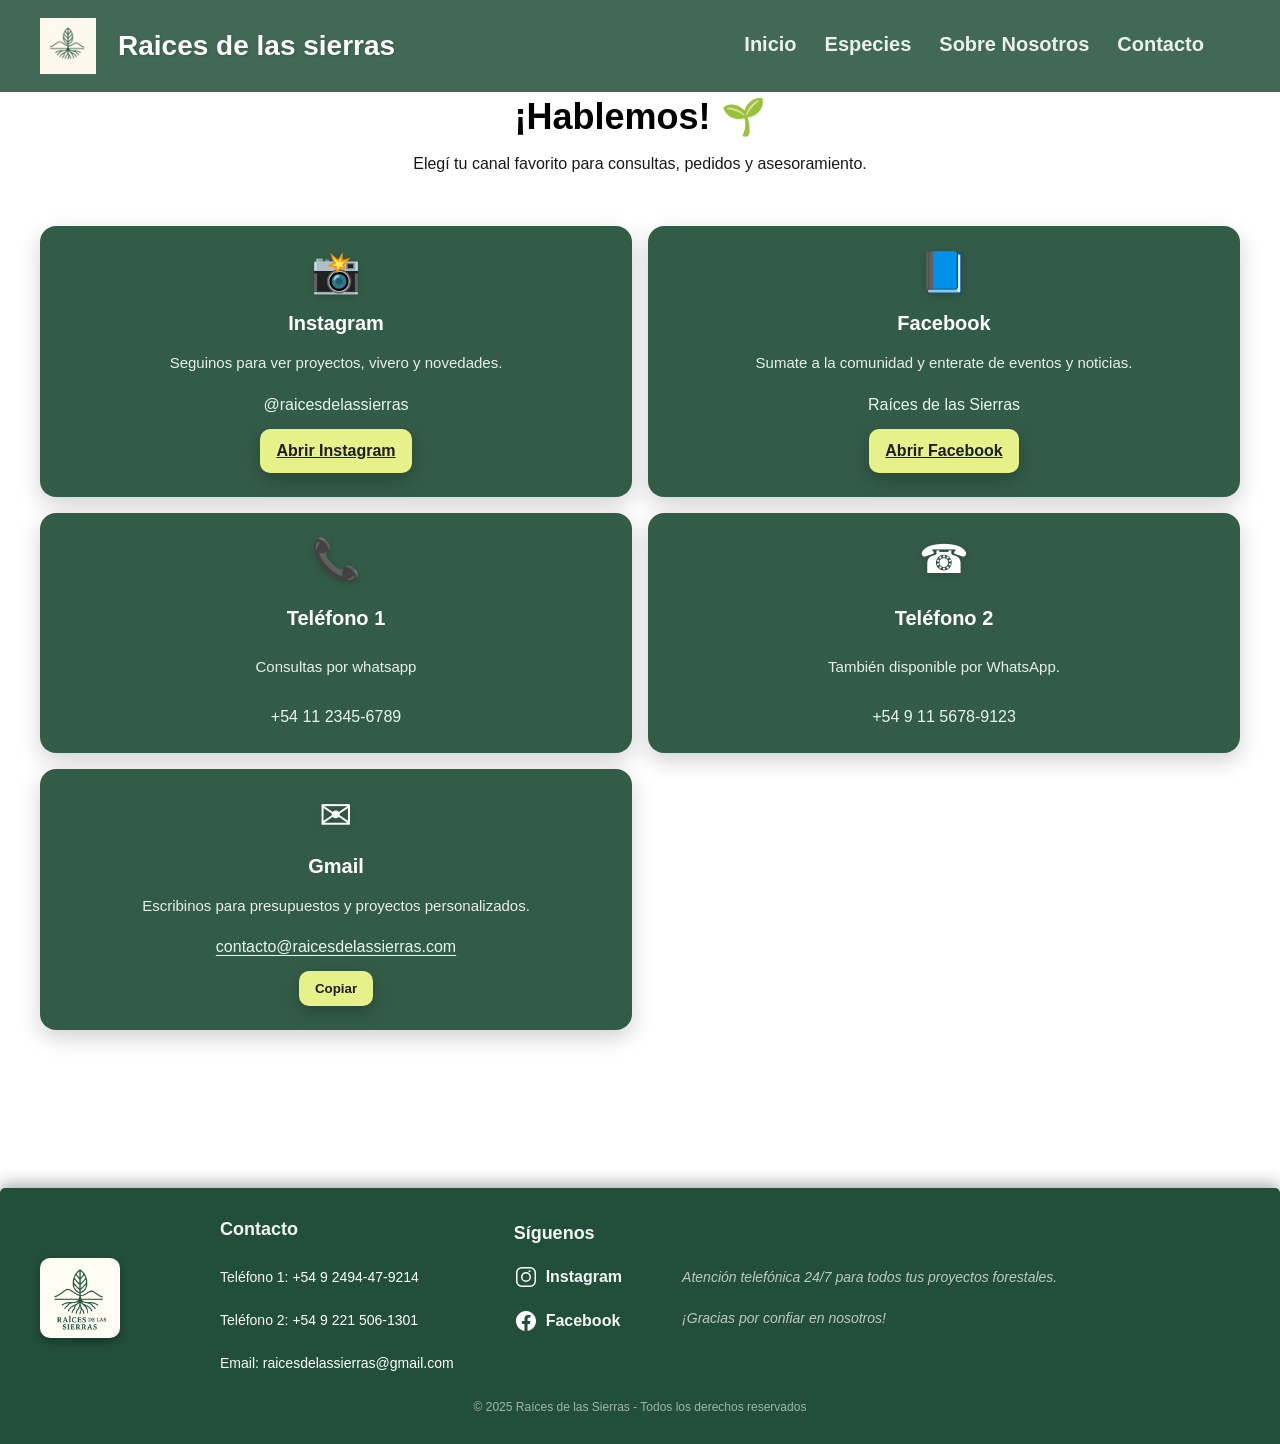
==== commit 2a5820a8: "cambios finales" ====
--- a/html/contacto.html
+++ b/html/contacto.html
@@ -68,28 +68,28 @@
       </article>
 
       <!-- Teléfono 1 -->
-      <article class="tarjeta-consulta tarjeta-consulta--enlace" data-destino="tel:+541123456789">
+      <article class="tarjeta-consulta tarjeta-consulta--enlace" data-destino="tel:‪+541123456789‬">
         <div class="tarjeta-consulta__icono" aria-hidden="true">📞</div>
         <h3 class="tarjeta-consulta__titulo">Teléfono 1</h3>
         <p class="tarjeta-consulta__descripcion">
           Consultas por whatsapp
         </p>
-        <p class="tarjeta-consulta__dato">+54 11 2345-6789</p>
+        <p class="tarjeta-consulta__dato">‪+54 11 2345-6789‬</p>
       </article>
 
       <!-- Teléfono 2 -->
-      <article class="tarjeta-consulta tarjeta-consulta--enlace" data-destino="tel:+5491156789123">
-        <div class="tarjeta-consulta__icono" aria-hidden="true">☎️</div>
+      <article class="tarjeta-consulta tarjeta-consulta--enlace" data-destino="tel:‪+5491156789123‬">
+        <div class="tarjeta-consulta__icono" aria-hidden="true">☎</div>
         <h3 class="tarjeta-consulta__titulo">Teléfono 2</h3>
         <p class="tarjeta-consulta__descripcion">
           También disponible por WhatsApp.
         </p>
-        <p class="tarjeta-consulta__dato">+54 9 11 5678-9123</p>
+        <p class="tarjeta-consulta__dato">‪+54 9 11 5678-9123‬</p>
       </article>
 
       <!-- Gmail -->
       <article class="tarjeta-consulta">
-        <div class="tarjeta-consulta__icono" aria-hidden="true">✉️</div>
+        <div class="tarjeta-consulta__icono" aria-hidden="true">✉</div>
         <h3 class="tarjeta-consulta__titulo">Gmail</h3>
         <p class="tarjeta-consulta__descripcion">
           Escribinos para presupuestos y proyectos personalizados.
@@ -116,9 +116,9 @@
 
     <div class="footer-contacto">
       <h4>Contacto</h4>
-      <p>Teléfono 1: <a href="tel:+541123456789">+54 11 2345-6789</a></p>
-      <p>Teléfono 2: <a href="tel:+5491156789123">+54 9 11 5678-9123</a></p>
-      <p>Email: <a href="mailto:contacto@raicesdelassierras.com">contacto@raicesdelassierras.com</a></p>
+      <p>Teléfono 1: <a href="tel:+542494479214">+54 9 2494-47-9214</a></p>
+      <p>Teléfono 2: <a href="tel:+5492215061301">+54 9 221 506-1301</a></p>
+      <p>Email: <a href="raicesdelassierras@gmail.com">raicesdelassierras@gmail.com</a></p>
     </div>
 
     <div class="footer-redes">
--- a/css/style.css
+++ b/css/style.css
@@ -445,22 +445,34 @@
 }
 
 /* venta */
-.venta{
-  display:grid;
-  grid-template-columns:1fr;
-  gap:16px;
-  margin-bottom:26px;
-}
-.venta__card{
-  background: rgba(0,0,0,.25);
-  border:1px solid rgba(255,255,255,.15);
-  border-radius:14px;
-  padding:18px;
-}
-.venta__card h3{
-  font-size:20px;
-  margin:0 0 6px;
-  font-weight:700;
+
+/* Etiquetas de formatos */
+.formatos-etiquetas{
+  display: flex;
+  flex-wrap: wrap;
+  justify-content: center;
+  gap: 10px;
+  margin: 24px auto;
+  padding: 10px 0;
+}
+
+.etiqueta-formato{
+  display: inline-block;
+  background: rgba(34,79,57,0.85);
+  color: #fff;
+  padding: 8px 14px;
+  border-radius: 999px;
+  font-size: 15px;
+  font-weight: 600;
+  letter-spacing: 0.3px;
+  box-shadow: 0 4px 12px rgba(0,0,0,.2);
+  user-select: none;
+ 
+}
+
+.etiqueta-formato:hover{
+  background: rgba(231,241,138,0.6);
+  transform: translateY(-1px);
 }
 
 /* historias */
@@ -839,56 +851,55 @@
   width:min(100% - 2*var(--gap), var(--container));
   margin-inline:auto;
 }
-.miembro{
-  display:grid;
+.equipo-grid--circulos{
+  display: grid;
   grid-template-columns: 1fr;
-  gap:14px;
-  align-items:start;
-}
-.miembro__foto{
-  width:100%;
-  aspect-ratio: 3/4;
-  margin:0;
-  position:relative;
-  z-index:0;
-}
-.miembro__texto{
-  position:relative;
-  z-index:1;
-}
-.miembro__foto img{
-  width:100%;
-  height:100%;
-  object-fit:cover;
-  display:block;
-}
-.miembro__foto figcaption{
-  position:absolute;
-  inset:0;
-  display:grid;
-  place-items:center;
-  font-size:14px;
-  color:#666;
-  font-style:italic;
-  pointer-events:none;
-}
-.miembro__texto h3{ 
-  margin:0 0 6px;
-  font-size:20px;
-  font-weight:800;
-  color:#2E7D32;
-}
-.miembro__texto p{
-  margin:0;
-  line-height:1.6;
-  font-size:15px;
-}
-.miembro__foto img{
+  gap: 28px;
+  width: min(100% - 2*var(--gap), var(--container));
+  margin-inline: auto;
+  align-items: start;
+  justify-items: center;
+}
+
+/* Item centrado */
+.miembro--circulo{
+  display: flex;
+  flex-direction: column;
+  align-items: center;
+  gap: 12px;
+  text-align: center;
+}
+
+/* Foto circular */
+.miembro--circulo .miembro__foto{
+  width: 160px;
+  height: 160px;
+  margin: 0;
+  border-radius: 50%;
+  overflow: hidden;
+  box-shadow: 0 8px 20px rgba(0,0,0,.15);
+  border: 3px solid rgba(34,79,57,.15);
+}
+
+.miembro--circulo .miembro__foto img{
+  width: 100%;
+  height: 100%;
+  object-fit: cover;
+  display: block;
   transition: transform .25s ease;
 }
-.miembro:hover .miembro__foto img{
-  transform: scale(1.03);
-}
+.miembro--circulo:hover .miembro__foto img{ transform: scale(1.03); }
+
+/* Nombre */
+.miembro__nombre{
+  margin: 0;
+  font-size: 18px;
+  font-weight: 800;
+  color: var(--verde-oscuro);
+}
+
+/* (opcional) borde destaca al hover */
+.miembro--circulo:hover .miembro__foto{ border-color: #e7f18a; }
 
 /* =========================================================
    CONTACTO — tarjetas
@@ -1180,7 +1191,7 @@
     grid-template-columns: repeat(2, 1fr);
   }
   .info__cards{
-    grid-template-columns: repeat(2, 1fr);
+    grid-template-columns: repeat(2, minmax(260px, 1fr));
   }
   .valores-textos{
     grid-template-columns: repeat(2, 1fr);
@@ -1191,6 +1202,10 @@
   .especies__bg{
   animation:viento 45s linear infinite;
 }
+  .equipo-grid--circulos{ 
+    grid-template-columns: repeat(2, 1fr); 
+  }
+
 }
 
 /* ≥ 768px */
@@ -1214,17 +1229,7 @@
   .valores-imagen{
     height: 300px;
   }
-  .equipo-grid{
-    grid-template-columns: repeat(2, 1fr);
-    gap: 32px;
-  }
-  .miembro{
-    grid-template-columns: 260px 1fr;
-  }
-  .miembro__foto{
-    width: 260px;
-    min-width: 260px;
-  }
+  
   .especies__bg{
   animation:viento 30s linear infinite;
 }
@@ -1296,11 +1301,19 @@
 
   /* Especies */
   .historias{
-    grid-template-columns: repeat(4, 1fr);
-  }
-  .info__cards{
+      
     grid-template-columns: repeat(3, 1fr);
-  }
+    justify-content: center;
+  
+  }
+  
+    .info__cards{
+    grid-template-columns: repeat(2, minmax(320px, 1fr));
+    justify-content: center;
+    max-width: 980px;              /* opcional para que no se estiren de más */
+    margin-inline: auto;
+  }
+  
   .servicios-grid{
     grid-template-columns: repeat(3, 1fr);
   }
@@ -1321,12 +1334,13 @@
     grid-template-columns: repeat(2, 1fr);
     gap: 30px 50px;
   }
-
-  /* Equipo */
-  .equipo-grid{
-    gap: 70px 100px;
-  }
-
+   .equipo-grid--circulos{
+    grid-template-columns: repeat(3, 1fr);
+  }
+  .miembro--circulo .miembro__foto{
+    width: 190px;
+    height: 190px;
+  }
   /* Footer en fila */
   .footer-container{
     display: flex;
@@ -1341,5 +1355,5 @@
   .especies__bg{
   animation:viento 10s linear infinite;
 }
-}
-
+
+}
